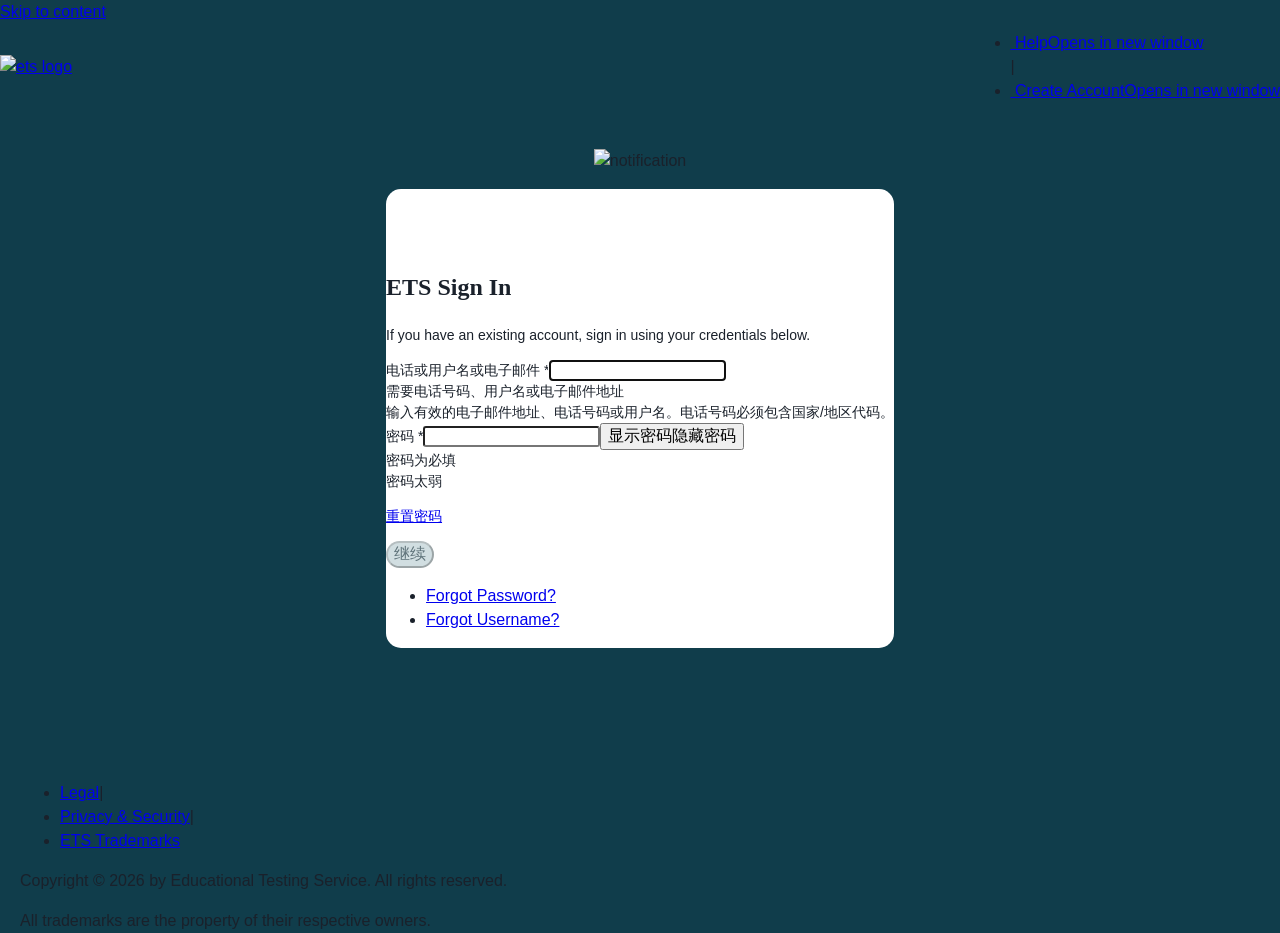
==== idaas.ets.org/u/login.html @ 8f2cf872 "feat: refine GRE score report mobile layout" ====
<!DOCTYPE html>
<html lang="en">
<head>
<!-- Google Tag Manager -->
<script>(function(w,d,s,l,i){w[l]=w[l]||[];w[l].push({'gtm.start':
new Date().getTime(),event:'gtm.js'});var f=d.getElementsByTagName(s)[0],
j=d.createElement(s),dl=l!='dataLayer'?'&l='+l:'';j.async=true;j.src=
'https://www.googletagmanager.com/gtm.js?id='+i+dl;f.parentNode.insertBefore(j,f);
})(window,document,'script','dataLayer','GTM-KPNMN62');</script>
<!-- End Google Tag Manager -->
    
    <meta charset="utf-8">
    <meta http-equiv="X-UA-Compatible" content="IE=edge">
    <meta name="viewport" content="width=device-width, initial-scale=1">
    <meta name="ulp-version" content="1.141.0">
    
    <meta name="robots" content="noindex, nofollow">
    <link rel="stylesheet" href="https://cdn.auth0.com/ulp/react-components/1.218.0/css/main_wcag_compliant.cdn.min.css">
    <style id="custom-styles-container">
      :root, .af-custom-form-container .af-form {
          --primary-color: #103D4B;
        }
:root, .af-custom-form-container .af-form {
          --button-font-color: #ffffff;
        }
:root {
          --secondary-button-border-color: #9193A1;
          --social-button-border-color: #9193A1;
          --radio-button-border-color: #9193A1;
        }
:root {
          --secondary-button-text-color: #1e212a;
        }
:root {
          --link-color: #103D4B;
        }
:root {
          --title-font-color: #1A212B;
        }
:root {
          --font-default-color: #1A212B;
        }
:root {
          --widget-background-color: #ffffff;
        }
:root {
          --box-border-color: #9193A1;
        }
:root {
          --font-light-color: #9193A1;
        }
:root {
          --input-text-color: #1A212B;
        }
:root {
          --input-border-color: #9193A1;
          --border-default-color: #9193A1;
        }
:root {
          --input-background-color: #ffffff;
        }
:root {
          --icon-default-color: #103D4B;
        }
:root {
          --error-color: #d03c38;
          --error-text-color: #ffffff;
        }
:root {
          --success-color: #2C8514;
        }
:root {
          --base-focus-color: #103D4B;
          --transparency-focus-color: rgba(16,61,75, 0.15);
        }
:root {
          --base-hover-color: #1A212B;
          --transparency-hover-color: rgba(26,33,43, var(--hover-transparency-value));
        }
:root {
          --ulp-captcha-widget-theme: light;
        }

html, :root {
          font-size: 100%;
          --default-font-size: 1rem;
          --small-font-size: 0.75rem;
          --title-font-size: 1.5rem;
          --lg-font-size: 1rem;
          --xl-font-size: 1.25rem;
          --spacing: 0.5rem;
        }
        .af-custom-form-container .af-form {
          font-size: 1rem;
        }
body {
          --title-font-size: 1.5rem;
          --title-font-weight: var(--font-default-weight);
        }
.c9406ac54 {
          font-size: 0.875rem;
          font-weight: var(--font-default-weight);
        }
.c57cab659 {
          font-size: 0.875rem;
          font-weight: var(--font-default-weight);
        }
        .ulp-passkey-benefit-heading {
          font-size: 1.025rem;
        }
.cb209d8db, .cd8ce0618 {
          font-size: 1rem;
          font-weight: var(--font-default-weight);
        }
body {
          --ulp-label-font-size: 1rem;
          --ulp-label-font-weight: var(--font-default-weight);
        }
.c5b3a45ad, .c91217946, [id^='ulp-container-'] a {
          font-size: 0.875rem;
          font-weight: var(--font-bold-weight) !important;
        }

:root {
          --button-border-width: 1px;
          --social-button-border-width: 1px;
          --radio-border-width: 1px;
        }
body {
          --button-border-radius: 3px;
          --radio-border-radius: 3px;
        }

:root {
          --input-border-width: 1px;
        }
body {
          --input-border-radius: 3px;
        }

        .af-custom-form-container .af-form {
          --border-radius: 3px;
        }

:root {
          --border-radius-outer: 5px;
        }
:root {
          --box-border-width: 0px;
        }


          body {
            --logo-alignment: 0 auto;
          }
        

          .c53a42687 {
            content: url('https://idaas-ui.ets.org/assets/ets-logo-ink.svg');
          }
        
body {
          --logo-height: 52px;
        }
        .c53a42687 {
          height: var(--logo-height);
        }
        

          body {
            --header-alignment: center;
          }
        

.cc13d096b {
          --page-background-alignment: center;
        }
body {
          --page-background-color: #000000;
        }


    </style>
    <style>
    /* By default, hide features for javascript-disabled browsing */
    /* We use !important to override any css with higher specificity */
    /* It is also overriden by the styles in <noscript> in the header file */
    .no-js {
      clip: rect(0 0 0 0);
      clip-path: inset(50%);
      height: 1px;
      overflow: hidden;
      position: absolute;
      white-space: nowrap;
      width: 1px;
    }
  </style>
  <noscript>
    <style>
      /* We use !important to override the default for js enabled */
      /* If the display should be other than block, it should be defined specifically here */
      .js-required { display: none !important; }
      .no-js {
        clip: auto;
        clip-path: none;
        height: auto;
        overflow: auto;
        position: static;
        white-space: normal;
        width: 100%;
      }
      .no-js-container {
        width: var(--prompt-width);
      }
    </style>
  </noscript>
    <script src="https://cdn.auth0.com/ulp/react-components/1.218.0/js/libphonenumber-js-bundle.js" defer></script>
    
  
    <meta charset="UTF-8">
    <meta name="viewport" content="width=device-width, initial-scale=1.0">
    <title>登录 | oidc_ereg_testtaker_gri</title>
    <link rel="icon" href="https://idaas-ui.ets.org/assets/favicon.svg">
    <link rel="preload" href="https://idaas-ui.ets.org/assets/phone-white.svg" as="image">
    <link rel="preload" href="https://idaas-ui.ets.org/assets/lock-white.svg" as="image">
    <link rel="preload" href="https://idaas-ui.ets.org/assets/email-white.svg" as="image">
    <link rel="preload" href="https://idaas-ui.ets.org/assets/forward-caret-white.svg" as="image">
    <link rel="preload" href="https://idaas-ui.ets.org/assets/forward-caret-blk.svg" as="image">
    <link rel="preload" href="https://idaas-ui.ets.org/assets/phone-blk.svg" as="image">
    <link rel="stylesheet" href="https://idaas-ui.ets.org/assets/universal_login.css"> 
    <style>    
    
        
        body {
            background-color: #103D4B !important;
            margin: 0;
            padding: 0;
            font-size: 1rem;
            font-weight: 400;
            line-height: 1.5;
            color: #1A212B;
            height: 100vh;
            display: flex;
            flex-direction: column;
        }   
        #nav-bar {
            width: 100%;
            height: 85px;
            background-color: #103D4B;
            display: flex;
            justify-content: space-between;
            align-items: center;
            margin: 0 auto 0;
            padding: 0 0 10px;
        }

        footer {
            background-color: #103D4B;
            padding: 20px;
            height: 115px;
            margin-top: auto;
        }

        button[type='submit']:not([value="pick-sms"]):not([value="pick-phone"]):not([value='back-action']):not(._link-resend-code):not(._link-switch-to-voice):not(._link-switch-to-sms):not(._link-switch-to-text):not(.buttonAsLink):not(._link-resend),
        .custom-form-button,
        .af-custom-form-container .af-form .af-button.af-nextButton {
            background-color: #103D4B !important;
            color: #FFF !important;
            border-radius: 15px !important; 
        }
        button[type='submit']:not([value="pick-sms"]):not([value="pick-phone"]):not([value='back-action']):not(._link-resend-code):not(._link-switch-to-voice):not(._link-switch-to-sms):not(._link-switch-to-text):not(.buttonAsLink):not(._link-resend):hover,
        .custom-form-button:hover,
        .af-custom-form-container .af-form .af-button.af-nextButton:hover {
            background-color: #1A212B !important;
            color: #FFF !important;
        }
        button[type='submit']:not([value="pick-sms"]):not([value="pick-phone"]):not([value='back-action']):not(._link-resend-code):not(._link-switch-to-voice):not(._link-switch-to-sms):not(._link-switch-to-text):not(.buttonAsLink):disabled,
        .custom-form-button:disabled,
        .af-custom-form-container .af-form .af-button.af-nextButton:disabled {
            background-color: #d1dee1 !important;
            color: #60747b !important;
            border-radius: 15px;
        }
        .linkAsButton {
            background-color: #103D4B !important;
            color: #FFF !important;
            border-radius: 15px !important; 
        }
        .linkAsButton:hover {
            background-color: #1A212B !important;
            color: #FFF !important;
        }
        .secondary-btn,
        .af-button.af-previousButton,
        .af-form .af-step .af-button.af-jumpButton, div.af-blockType-previous_button .af-button.af-previousButton,div.af-blockType-jump_button .af-button.af-jumpButton {
            background: #ffffff !important;
            border: #102d4b solid 2px;
            color: #102d4b !important;
            border-radius: 15px !important; 
            width: 100%;
            min-height: var(--button-height);
            font-size: 1rem;
            font-weight: var(--font-default-weight) !important;
        }
        .secondary-btn:hover,
        .af-button.af-previousButton:hover,
        .af-form .af-step .af-button.af-jumpButton:hover, div.af-blockType-previous_button .af-button.af-previousButton:hover,div.af-blockType-jump_button .af-button.af-jumpButton:hover {
            background-color: #1A212B !important;
            color: #ffffff !important;
            border: #1A212B solid 2px !important;
        }
        button._link-resend-code:hover,
        button._link-switch-to-voice:hover,
        button._link-switch-to-sms:hover,
        button._link-switch-to-text:hover,
        button._link-resend:hover,
        button._link-toggle-view:hover{
            text-decoration: underline !important;
            text-decoration-color: #1A212B !important;
            background-color: transparent !important;
        }
        button._link-resend-code:focus,
        button._link-switch-to-voice:focus,
        button._link-switch-to-sms:focus,
        button._link-switch-to-text:focus,
        button._link-resend:focus,
        button._link-toggle-view:focus,
        button.buttonAsLink[name="action"][value="pick-authenticator"]:focus,
        .selector-button-wrapper button[value="pick-phone"]:focus,
        form.ulp-action-form-back-action button[name="action"][aria-label="Go back"][value="back-action"]:focus {
            border: 2px solid #103D4B !important;
            background-color: transparent !important;
        }
        button[type='submit']:not([value="pick-sms"]):not([value="pick-phone"]):not([value='back-action']):not(._link-resend-code):not(._link-switch-to-voice):not(._link-switch-to-sms):not(._link-switch-to-text):not(.buttonAsLink):not(._link-resend):focus,
        button[type='submit']:not([value="pick-sms"]):not([value="pick-phone"]):not([value='back-action']):not(._link-resend-code):not(._link-switch-to-voice):not(._link-switch-to-sms):not(._link-switch-to-text):not(.buttonAsLink):not(._link-resend):focus-visible,
        .secondary-btn:focus,
        .secondary-btn:focus-visible,
        .af-button.af-previousButton:focus,
        .af-button.af-previousButton:focus-visible,
        .af-custom-form-container .af-form .af-button.af-nextButton:focus,
        .af-custom-form-container .af-form .af-button.af-nextButton:focus-visible,
        .af-legalField .af-legalField-checkable:focus,
        .af-legalField .af-legalField-checkable:focus-visible,
        .af-choiceField-option .af-choiceFieldOption-checkable.af-choiceFieldOption-radio:focus,
        .af-choiceField-option .af-choiceFieldOption-checkable.af-choiceFieldOption-radio:focus-visible,
        .af-telFieldDropdown-container .af-telField-countryButton:focus,
        .af-telFieldDropdown-container .af-telField-countryButton:focus-visible,
        .af-telField-input.af-stringField-input:focus,
        .af-telField-input.af-stringField-input:focus-visible,
        .af-field-wrapper .af-stringField-input:focus,
        .af-field-wrapper .af-stringField-input:focus-visible,
        .af-button.af-jumpButton:focus,
        .af-button.af-jumpButton:focus-visible,
        .linkAsButton:focus,
        .linkAsButton:focus-visible,
        .ulp-radio-controls>div:focus,
        .ulp-radio-controls>div:focus-within,
        .ulp-radio-controls>div:focus-visible,
        input[name="emailOTP"]:focus,input[name="new_email"]:focus,input[name="tel_PrimaryPhone"]:focus,input[name="primaryOTP"]:focus,input[name="tel_SecondaryPhone"]:focus,input[name="secondaryOTP"]:focus,
        .af-passwordFieldInput-container input.af-stringField-input[name="password_New"]:focus,.af-passwordFieldInput-container input.af-stringField-input[name="password_Current"]:focus,.af-passwordFieldInput-container input.af-stringField-input[name="password_Confirm"]:focus,.af-form .af-step .af-button.af-jumpButton:focus,
        form.ulp-action-form-back-action button[name="action"][aria-label="Go back"][value="back-action"]:focus {
            box-shadow: 0 0 0 4px rgba(45, 159, 195, 1), inset 0 0 0 150px rgba(0, 123, 173, .25) !important;
            z-index: 10;
            text-decoration: none !important;
        }
        form[data-form-primary="true"] :is(
            input[autocomplete="username"], input[name="username"], input#username,
            input[type="password"][autocomplete="current-password"], input[type="password"][autocomplete="new-password"], input[name="password"], input#password,
            input[type="tel"], input[name*="phone" i], input#phone,
            input[type="email"], input[inputmode="email"], input[name="email"], input#email,
            input[name="code"], input[aria-labelledby~="code-label"], #code,
            .password,
            .input-wrapper label,
            .ulp-header-integrated-no-back-title,
            div:has(> span.ulp-authenticator-selector-text), .ulp-authenticator-selector-text,
            .af-telFieldDropdown-container .af-telField-countryButton,
            .af-telField-input.af-stringField-input,
            div.af-field-wrapper input.af-stringField-input
          ){
            border-radius: 3px !important;
          }
        .container {
            padding: 30px 20px;
            background-color: #103D4B;
            background-image: url();
            background-repeat: no-repeat;
            background-size: cover;
            background-position: center;
            display: flex;
            flex-direction: column;
            justify-content: flex-end;
            align-items: center;
            justify-items: flex-end;

        }
        #widget-wrapper {
            max-width: var(--prompt-width);
            margin: 0;
            background-color: #FFF; 
            border-top-left-radius:  15px !important; 
            border-top-right-radius:  15px !important; 
            border-bottom-left-radius:  15px !important; 
            border-bottom-right-radius:  15px !important; 
        }
        
        ._prompt-box-outer>div,
        ._prompt-box-outer>div>div,
        header:has(> h1.screen-reader-only) {
            min-height: auto !important;
            border-top-left-radius:  15px !important; 
            border-top-right-radius:  15px !important; 
        }

        .btn-primary {
            background-color: #103D4B !important;
            border: none;
            color: #FFF !important;
            border-radius: 15px !important; 
            width: 100%;
            min-height: var(--button-height);
            font-size: 1rem;
            font-weight: var(--font-default-weight) !important;
        }

        .updated-prompt-logo {
            content: url('') !important;
        }
        
        .buttonAsLink {
            color: #103D4B !important;
            font-size: 14px !important;
            border: transparent solid 2px !important;
        }

        .buttonAsLink:hover {
            color: #1A212B !important;
            background-color: transparent !important;
            border: transparent solid 2px !important;
            text-decoration: underline;
        }

        /*mfa buttons*/

        .ulp-action-form-pick-authenticator button[type='submit']:not([value="pick-sms"]):not([value="pick-phone"]):not([value='back-action']):not(._link-resend-code):not(._link-switch-to-voice):not(._link-switch-to-sms):not(._link-switch-to-text):not(.buttonAsLink),
        ._selector-item-push-notification,
        ._selector-item-phone,
        ._selector-item-voice,
        ._selector-item-otp,
        ._selector-item-email {
            background: #ffffff !important;
            border: #102d4b solid 2px !important;
            color: #102d4b !important;
            border-radius: 15px !important; 
            width: 100%;
            font-size: 14px;
            font-weight: bold !important;
            min-height: 52px;
            min-height: var(--button-height);
        }
        .ulp-action-form-pick-authenticator button[type='submit']:not([value="pick-sms"]):not([value="pick-phone"]):not([value='back-action']):not(._link-resend-code):not(._link-switch-to-voice):not(._link-switch-to-sms):not(._link-switch-to-text):not(.buttonAsLink):hover,
        .ulp-button-list button[type='submit']:not([value="pick-sms"]):not([value="pick-phone"]):not([value='back-action']):not(._link-resend-code):not(._link-switch-to-voice):not(._link-switch-to-sms):not(._link-switch-to-text):not(.buttonAsLink):hover,
        ._selector-item-push-notification:hover,
        ._selector-item-phone:hover,
        ._selector-item-voice:hover,
        ._selector-item-otp:hover,
        ._selector-item-email:hover,
        .btn-primary:hover {
            background-color: #1A212B !important;
            color: #FFF !important;
            border: #1A212B !important;
        }
        ._selector-item-phone span:first-of-type,
        ._selector-item-voice span:first-of-type,
        ._selector-item-phone button span:first-of-type,
        ._selector-item-voice button span:first-of-type {
            background-image: url('https://idaas-ui.ets.org/assets/phone-ink.svg') !important;
        }
        ._selector-item-phone:hover span:first-of-type,
        ._selector-item-voice:hover span:first-of-type,
        ._selector-item-phone button:hover span:first-of-type,
        ._selector-item-voice button:hover span:first-of-type {
            background-image: url('https://idaas-ui.ets.org/assets/phone-white.svg') !important;
        }
        ._selector-item-otp span:first-of-type {
            background-image: url('https://idaas-ui.ets.org/assets/lock-ink.svg') !important;
        }
        ._selector-item-otp:hover span:first-of-type,
        ._selector-item-otp button:hover span:first-of-type {
            background-image: url('https://idaas-ui.ets.org/assets/lock-white.svg') !important;
        }
        ._selector-item-email span:first-of-type {
            background-image: url('https://idaas-ui.ets.org/assets/email-ink.svg') !important;
        }
        ._selector-item-email:hover span:first-of-type,
        ._selector-item-email button:hover span:first-of-type {
            background-image: url('https://idaas-ui.ets.org/assets/email-white.svg') !important;
        }
        ._selector-item-push-notification span:first-of-type {
            background-image: url('https://idaas-ui.ets.org/assets/download-ink.svg') !important;
        }
        ._selector-item-push-notification:hover span:first-of-type,
        ._selector-item-push-notification button:hover span:first-of-type {
            background-image: url('https://idaas-ui.ets.org/assets/download-white.svg') !important;
        }
        ._selector-item-phone span:last-of-type,
        ._selector-item-phone button span:last-of-type,
        ._selector-item-otp span:last-of-type,
        ._selector-item-otp button span:last-of-type,
        ._selector-item-push-notification span:last-of-type,
        ._selector-item-push-notification button span:last-of-type,
        ._selector-item-email span:last-of-type,
        ._selector-item-email button span:last-of-type,
        ._selector-item-voice span:last-of-type,
        ._selector-item-voice button span:last-of-type {
            background-image: url('https://idaas-ui.ets.org/assets/forward-caret-ink.svg') !important;
        }
        ._selector-item-phone:hover span:last-of-type,
        ._selector-item-phone button:hover span:last-of-type,
        ._selector-item-otp:hover span:last-of-type,
        ._selector-item-otp button:hover span:last-of-type,
        ._selector-item-email:hover span:last-of-type,
        ._selector-item-email button:hover span:last-of-type,
        ._selector-item-push-notification:hover span:last-of-type,
        ._selector-item-push-notification button:hover span:last-of-type,
        ._selector-item-voice:hover span:last-of-type,
        ._selector-item-voice button:hover span:last-of-type {
            background-image: url('https://idaas-ui.ets.org/assets/forward-caret-white.svg') !important;
        }
        .ulp-action-form-pick-sms button[type='submit']:not([value="pick-sms"]):not([value="pick-phone"]):not([value='back-action']):not(._link-resend-code):not(._link-switch-to-voice):not(._link-switch-to-sms):not(._link-switch-to-text):not(.buttonAsLink) {
            background: #ffffff !important;
            color: #102d4b !important;
        }

        #with-selector-list button[type='submit']:not([value="pick-sms"]):not([value="pick-phone"]):not([value='back-action']):not(._link-resend-code):not(._link-switch-to-voice):not(._link-switch-to-sms):not(._link-switch-to-text):not(.buttonAsLink):not(._link-selection-action),
        .ulp-button-list button[type='submit']:not([value="pick-sms"]):not([value="pick-phone"]):not([value='back-action']):not(._link-resend-code):not(._link-switch-to-voice):not(._link-switch-to-sms):not(._link-switch-to-text):not(.buttonAsLink),
        .ulp-alternate-action button[type='submit']:not([value="pick-sms"]):not([value="pick-phone"]):not([value='back-action']):not(._link-resend-code):not(._link-switch-to-voice):not(._link-switch-to-sms):not(._link-switch-to-text):not(.buttonAsLink):not(._link-resend) {
            background: #ffffff !important;
            border: #102d4b solid 2px !important;
            color: #102d4b !important;
            font-size: 13px;
            font-weight: 600;
        }
        #with-selector-list button[type='submit']:not([value="pick-sms"]):not([value="pick-phone"]):not([value='back-action']):not(._link-resend-code):not(._link-switch-to-voice):not(._link-switch-to-sms):not(._link-switch-to-text):not(.buttonAsLink):not(._link-selection-action):hover,
        .ulp-button-list button[type='submit']:not([value="pick-sms"]):not([value="pick-phone"]):not([value='back-action']):not(._link-resend-code):not(._link-switch-to-voice):not(._link-switch-to-sms):not(._link-switch-to-text):not(.buttonAsLink):hover,
        .ulp-alternate-action button[type='submit']:not([value="pick-sms"]):not([value="pick-phone"]):not([value='back-action']):not(._link-resend-code):not(._link-switch-to-voice):not(._link-switch-to-sms):not(._link-switch-to-text):not(.buttonAsLink):not(._link-resend):hover {
            background-color: #1A212B !important;
            color: #ffffff !important;
            border: #1A212B solid 2px !important;
        }

        .country-code-btn span:last-of-type,
        #with-selector-list ._link-selection-action span:last-of-type {
            background-image: url('https://idaas-ui.ets.org/assets/forward-caret-ink.svg') !important;
        }
        .country-code-btn:hover span:last-of-type,
        #with-selector-list ._link-selection-action:hover span:last-of-type {
            background-image: url('https://idaas-ui.ets.org/assets/forward-caret-blk.svg') !important;
        }
        #with-selector-list ._link-selection-action span:first-of-type {
            background-image: url('https://idaas-ui.ets.org/assets/phone-ink.svg') !important;
            background-color: transparent;
            mask-image: none;
        }
        #with-selector-list ._link-selection-action:hover span:first-of-type {
            background-image: url('https://idaas-ui.ets.org/assets/phone-blk.svg') !important;
            background-color: transparent;
            mask-image: none;
        }

        .label-transition {
            position: absolute;
            left: 16px;
            left: var(--spacing-2);
            color: #6f7780;
            color: var(--font-light-color);
            background-color: #fff;
            background-color: var(--input-background-color);
            z-index: 1;
            z-index: var(--z-index-base);
            padding: 1px 6px;
            top: 26px;
            top: var(--input-label-top);
            transform: translateY(-50%);
            transform: var(--input-label-transform);
            transition: transform .15s ease-in-out, top .15s ease-in-out, padding .15s ease-in-out;
            transform-origin: 0;
            max-width: 90%;
            text-overflow: ellipsis;
            white-space: nowrap;
            overflow: hidden;
        }
        label[for="sms"],
        label[for="voice"],
        label[for="text"] {
            border-radius: 15px !important;
            font-size: 14px;
            background-color: #FFF !important;
            color: #1E212A !important;
            border: 1px solid #c2c8d0 !important;
        }

        input[type="radio"]:checked + label[for="sms"],
        input[type="radio"]:checked + label[for="voice"],
        input[type="radio"]:checked + label[for="text"] {
            background-color: #333 !important;
            color: #fff !important;
            border: 1px solid #c0c0c0 !important;
        } 
        input[type="radio"] + label[for="sms"]:hover,
        input[type="radio"] + label[for="voice"]:hover,
        input[type="radio"] + label[for="text"]:hover {
            background-color: #333 !important;
            color: #fff !important;
            border: 1px solid #c0c0c0 !important;
        } 

        .ulp-radio-controls>div {
            border-radius: 15px !important;
        }

        input[name="cb_30dayReminder"].af-legalField-checkable:checked {
            border-color: #103D4B;
            background: var(--url-check-icon-svg) #103D4B center / contain no-repeat;
        }
        input[name="choice_Update"].af-choiceFieldOption-checkable:checked,
        input[name="choice_MsgPreference"].af-choiceFieldOption-checkable:checked{
            border-color: #103D4B;
        }
        input[name="choice_Update"].af-choiceFieldOption-checkable:checked:before,
        input[name="choice_MsgPreference"].af-choiceFieldOption-checkable:checked:before{
            background-color: #103D4B;
        }        
		
        
    </style>
    <script>
        const custom_fonts_url = ''?.split('|');
        const custom_serif_font_url = custom_fonts_url[0]
        const custom_sans_serif_font_url = custom_fonts_url[1] 
        function generateFontFaceFromUrl(url) { 
            const filename = url?.substring(url?.lastIndexOf('/') + 1);
            const fontFamily = filename?.split('.')[0];
            const extension = filename?.split('.').pop();
            const formats = {
                woff2: 'woff2',
                woff: 'woff',
                ttf: 'truetype',
                otf: 'opentype'
            };
  
            const format = formats[extension]; 
            const css = `@font-face {  
                font-family: '${fontFamily}';
                src: url('${url}') format('${format}');
            }`;

            const fontFaceObject = {  
                css: css,  
                fontFamily: fontFamily  
            };

            return fontFaceObject;
        }
 
        const customSerifCSS = generateFontFaceFromUrl(custom_serif_font_url);
        const customSansSerifCSS = generateFontFaceFromUrl(custom_sans_serif_font_url);  
        let styleSheet = document.querySelector("style");
        if (!styleSheet) {  
        styleSheet = document.createElement("style");
        styleSheet.type = "text/css";
        document.head.appendChild(styleSheet);
        }     
        styleSheet.innerText += customSerifCSS.css + customSansSerifCSS.css; 
        const fontStyles = `  
        h1 {  
            font-family: ${customSerifCSS?.fontFamily ? customSerifCSS?.fontFamily : 'Speckless'}, Georgia, serif !important;
        }
        body,	
        input#username,
        input#password,
        .input-wrapper label,
        .ulp-header-integrated-no-back-title,
        #with-selector-list button[type='submit']:not([value="pick-sms"]):not([value="pick-phone"]):not([value='back-action']):not(._link-resend-code):not(._link-switch-to-voice):not(._link-switch-to-sms):not(._link-switch-to-text):not(.buttonAsLink):not(._link-selection-action),
        .ulp-button-list button[type='submit']:not([value="pick-sms"]):not([value="pick-phone"]):not([value='back-action']):not(._link-resend-code):not(._link-switch-to-voice):not(._link-switch-to-sms):not(._link-switch-to-text):not(.buttonAsLink),
        .ulp-alternate-action button[type='submit']:not([value="pick-sms"]):not([value="pick-phone"]):not([value='back-action']):not(._link-resend-code):not(._link-switch-to-voice):not(._link-switch-to-sms):not(._link-switch-to-text):not(.buttonAsLink):not(._link-resend),
        .af-form-modern .af-blockType-rich_text p,
        .ulp-custom-form .af-form-modern .af-blockType-rich_text h3,
        .ulp-custom-form .af-form-modern .af-blockType-rich_text ul li{  
            font-family: ${customSansSerifCSS?.fontFamily ? customSansSerifCSS?.fontFamily : 'Beausite'}, 'Helvetica', sans-serif !important;  
        }
        `;  
        styleSheet.innerText += fontStyles; 
    </script>
    <style id="disable-cookie-prompts">#onetrust-consent-sdk,#onetrust-banner-sdk,#onetrust-pc-sdk,#ot-sdk-cookie-policy,#hs-eu-cookie-confirmation,.hs-cookie-notification{display:none!important}</style>
    <script src="../../ereg/js/login-label.js" defer></script>
</head>
<body>
<!-- Google Tag Manager (noscript) -->
<noscript><iframe src="https://www.googletagmanager.com/ns.html?id=GTM-KPNMN62"
height="0" width="0" style="display:none;visibility:hidden"></iframe></noscript>
<!-- End Google Tag Manager (noscript) -->
    <header>
        <a class="skip-link" href='#main'>Skip to content</a>
    </header>
    
    <nav id="nav-bar">
        <a href="https://www.ets.org/" target="_blank">
            <img src="https://idaas-ui.ets.org/assets/ets-logo-white.svg" alt="ets logo" class="ets-primary-logo">
        </a>
        <ul class="header-help-links">
        </ul>
    </nav>
    <div class="container" id="main">
        <div id="widget-wrapper">
            <link rel="preload" as="image" href="https://cdn.auth0.com/quantum-assets/dist/latest/logos/auth0/auth0-icon-onlight.svg"/><main class="_widget login"><section class="c5543d30d _prompt-box-outer c56e12e67"><div class="c596e601e c3dc279e0"><div class="ca2617eb6"><header class="c1c559656 c38d9b81b" id="screen-header" tabindex="-1"><div title="ETS PRD" id="custom-prompt-logo" style="width:auto !important;height:60px !important;position:static !important;margin:auto !important;padding:0 !important;background-color:transparent !important;background-position:center !important;background-size:contain !important;background-repeat:no-repeat !important"></div><img class="c53a42687 c64a33273" id="prompt-logo-center" src="https://cdn.auth0.com/quantum-assets/dist/latest/logos/auth0/auth0-icon-onlight.svg" alt="ETS PRD"/><h1 class="cd8e24c8b c3e3219ab">欢迎</h1><div class="c9406ac54 c2b53e3ab"><p class="ccab0555e c869de1a0">登录 ETS PRD 以继续使用 oidc_ereg_testtaker_gri。</p></div></header><div class="c57cab659 c917fdbcf"><form class="c235681a9 c3aa4f4a6" data-form-primary="true" data-disable-html-validations="true" method="POST"><div id="ulp-error-announcer" class="screen-reader-only" aria-live="assertive" aria-atomic="true"></div><button type="submit" class="c1fdca2e3" style="opacity:0 !important;position:absolute !important;pointer-events:none !important" value="default" aria-hidden="true" tabindex="-1" name="action">继续</button><input type="hidden" name="state" value="hKFo2SBodVJGQVByUzdGX2UwczJGMDNRY21aWU9yZURtNm9XZqFur3VuaXZlcnNhbC1sb2dpbqN0aWTZIE9mSzl2cmZKVm9tdUxramdwcVFvS3dYc0ZzOHNTMmNpo2NpZNkgNDhjUXR6MGNTdzJlS2QzclhMalRjRjhyWW5DMVlkYnE"/><div class="c4a39e409 c0b1ccb2d"><div class="c8a0858c7"><div class="input-wrapper _input-wrapper"><div class="c51a7aec2 c6c047047 text c8f27b15b ulp-field" data-action-text="" data-alternate-action-text=""><label id="username-label" class="cdf383a28 cbab68901 c7a2e46f3" for="username">电话、用户名或电子邮件 <span class="required" aria-hidden="true">*</span></label><input class="input c1154fbef c3a652b46" inputMode="text" id="username" type="text" aria-labelledby="username-label" aria-required="true" required="" autoComplete="username" autoCapitalize="none" spellCheck="false" name="username" value=""/></div><div id="error-cs-username-required" class="ulp-error-info aria-error-check" data-ulp-validation-function="ulpRequiredFunction" data-ulp-validation-event-listeners="blur,change,input,focus" data-ulp-validation-target="username" aria-live="polite" aria-atomic="true">需要电话号码、用户名或电子邮件地址</div><div id="error-cs-pattern-mismatch" class="ulp-error-info aria-error-check" data-ulp-validation-function="ulpPatternCheckFunction" data-ulp-validation-event-listeners="blur,change,input,focus" data-ulp-validation-target="username" aria-live="polite" aria-atomic="true">输入有效的电子邮件地址、电话号码或用户名。电话号码必须包含国家/地区代码。</div></div><div class="input-wrapper _input-wrapper"><div class="c51a7aec2 c6c047047 password c66143eb1 ulp-field" data-action-text="" data-alternate-action-text=""><label id="password-label" class="cdf383a28 cbab68901 cdf10b550" for="password">密码 <span class="required" aria-hidden="true">*</span></label><input class="input c1154fbef c0a126538" id="password" type="password" aria-labelledby="password-label" aria-required="true" required="" autoComplete="current-password" autoCapitalize="none" spellCheck="false" name="password"/><button type="button" role="switch" aria-checked="false" aria-label="显示密码" class="cb209d8db ulp-button-icon js-required cbbf099ad _button-icon" data-action="toggle"><span aria-hidden="true" class="password-icon-tooltip show-password-tooltip">显示密码</span><span aria-hidden="true" class="password-icon-tooltip hide-password-tooltip hide">隐藏密码</span><span class="ce00ddf49 password js-required" aria-hidden="true"></span></button></div><div id="error-cs-password-required" class="ulp-error-info aria-error-check" data-ulp-validation-function="ulpRequiredFunction" data-ulp-validation-event-listeners="blur,change,input,focus" data-ulp-validation-target="password" aria-live="polite" aria-atomic="true">密码为必填</div><div id="error-cs-password-password-too-weak" class="ulp-error-info aria-error-check" data-ulp-validation-function="ulpPasswordPolicyFunction" data-ulp-validation-event-listeners="blur,change,input,focus" data-ulp-validation-target="password" aria-live="polite" aria-atomic="true">密码太弱</div></div></div></div><p class="cedda26f3 c2d9fd9ca"><a class="c91217946 cc29722b9 cdc3dd571" href="/u/login/password-reset-start/Username-Password-Authentication?state=hKFo2SBodVJGQVByUzdGX2UwczJGMDNRY21aWU9yZURtNm9XZqFur3VuaXZlcnNhbC1sb2dpbqN0aWTZIE9mSzl2cmZKVm9tdUxramdwcVFvS3dYc0ZzOHNTMmNpo2NpZNkgNDhjUXR6MGNTdzJlS2QzclhMalRjRjhyWW5DMVlkYnE">重置密码</a></p><div class="c3cdec1cc"><button type="submit" value="default" class="cb209d8db c18e8def7 cbbf099ad c767b6ed9 c137ede9b" data-action-button-primary="true" name="action">继续</button></div></form><div class="ulp-alternate-action _alternate-action __s16nu9"><p class="ccab0555e c869de1a0 c62986b98">没有账户？ <a class="c91217946 cdc3dd571" href="/u/signup?state=hKFo2SBodVJGQVByUzdGX2UwczJGMDNRY21aWU9yZURtNm9XZqFur3VuaXZlcnNhbC1sb2dpbqN0aWTZIE9mSzl2cmZKVm9tdUxramdwcVFvS3dYc0ZzOHNTMmNpo2NpZNkgNDhjUXR6MGNTdzJlS2QzclhMalRjRjhyWW5DMVlkYnE">注册</a></p></div></div></div></div></section></main>
<script id="client-scripts">
window.ulpFlags = {"custom_prompts_passkeys":true,"ulp_field_validation_double_submit_fix":true,"enable_ulp_wcag_compliance":true,"enable_ulp_rtl_support":false,"disable_ulp_form_submission_fix":false,"disable_back_button_block_submit_fix":false,"enable_ulp_separate_login_display":true,"enable_ulp_separate_signup_identifiers":true};!function(){var e,t,n,r,q,N,P,D,R,I,a,O,j,M,H,U,$,i,o,u,c,l,s,d,f,p={exports:function(e,t){return"object"==typeof e.ulpFlags&&null!==e.ulpFlags?e.ulpFlags:{}}}.exports(window,document),v=((e={}).exports=function(n,l){var r={},a={};function u(e,t){if(e.classList)return e.classList.add(t);var n=e.className.split(" ");-1===n.indexOf(t)&&(n.push(t),e.className=n.join(" "))}function i(e,t,n,r){return e.addEventListener(t,n,r)}function o(e){return"string"==typeof e}function c(e,t){return o(e)?l.querySelector(e):e.querySelector(t)}function s(e,t){var n=o(e)?l.querySelectorAll(e):e.querySelectorAll(t);return Array.prototype.slice.call(n)}function d(e,t){if(e.classList)return e.classList.remove(t);var n=e.className.split(" "),r=n.indexOf(t);-1!==r&&(n.splice(r,1),e.className=n.join(" "))}function f(e,t){return e.getAttribute(t)}function p(e,t,n){return e.setAttribute(t,n)}function v(e){return e.remove()}var e=["text","number","email","password","tel","url"],t="select,textarea,"+e.map(function(e){return'input[type="'+e+'"]'}).join(",");return{addClass:u,toggleClass:function(e,t,n){if(!0===n||!1===n)return r=e,a=t,!0!==n?d(r,a):u(r,a);var r,a;if(e.classList)return e.classList.toggle(t);var i=e.className.split(" "),o=i.indexOf(t);-1!==o?i.splice(o,1):i.push(t),e.className=i.join(" ")},hasClass:function(e,t){return e.classList?e.classList.contains(t):-1!==e.className.split(" ").indexOf(t)},addClickListener:function(e,t){return i(e,"click",t)},addEventListener:i,getAttribute:f,hasAttribute:function(e,t){return e.hasAttribute(t)},getElementById:function(e){return l.getElementById(e)},getParent:function(e){return e.parentNode},isString:o,loadScript:function(e,t){var n=l.createElement("script");for(var r in t)r.startsWith("data-")?n.dataset[r.replace("data-","")]=t[r]:n[r]=t[r];n.src=e,l.body.appendChild(n)},removeScript:function(e){l.querySelectorAll('script[src="'+e+'"]').forEach(function(e){e.remove()})},poll:function(e){var i=e.interval||2e3,t=e.url||n.location.href,o=e.condition||function(){return!0},u=e.onSuccess||function(){},c=e.onError||function(){};return setTimeout(function r(){if(l.hidden)return setTimeout(r,i);var a=new XMLHttpRequest;return a.open("GET",t),a.setRequestHeader("Accept","application/json"),a.onload=function(){if(200===a.status){var e="application/json"===a.getResponseHeader("Content-Type").split(";")[0]?JSON.parse(a.responseText):a.responseText;return o(e)?u():setTimeout(r,i)}if(429!==a.status)return c({status:a.status,responseText:a.responseText});var t=1e3*Number.parseInt(a.getResponseHeader("X-RateLimit-Reset")),n=t-(new Date).getTime();return setTimeout(r,i<n?n:i)},a.send()},i)},querySelector:c,querySelectorAll:s,removeClass:d,removeElement:v,setAttribute:p,removeAttribute:function(e,t){return e.removeAttribute(t)},swapAttributes:function(e,t,n){var r=f(e,t),a=f(e,n);p(e,n,r),p(e,t,a)},setGlobalFlag:function(e,t){r[e]=!!t},getGlobalFlag:function(e){return!!r[e]},setSubmittedForm:function(e,t){a[e]=t},getSubmittedForm:function(e){return a[e]},preventFormSubmit:function(e){e.stopPropagation(),e.preventDefault()},getUlpFields:function(e){var t=[];return s(e,'input[name^="ulp-"], textarea[name^="ulp-"], select[name^="ulp-"]').forEach(function(e){t.push({name:f(e,"name"),value:e.value})}),t},appendUlpFieldsToForm:function(n,e){e&&e.length&&(s(n,'input[type="hidden"][name^="ulp-"], textarea[name^="ulp-"], select[name^="ulp-"]').forEach(function(e){v(e)}),e.forEach(function(e){var t=l.createElement("input");p(t,"type","hidden"),p(t,"name",e.name),p(t,"value",e.value),n.appendChild(t)}))},matchMedia:function(e){return"function"==typeof n.matchMedia&&n.matchMedia(e).matches},dispatchEvent:function(e,t,n){var r;"function"!=typeof Event?(r=l.createEvent("Event")).initCustomEvent(t,n,!1):r=new Event(t,{bubbles:n}),e.dispatchEvent(r)},timeoutPromise:function(e,a){return new Promise(function(t,n){var r=setTimeout(function(){n(new Error("timeoutPromise: promise timed out"))},e);a.then(function(e){clearTimeout(r),t(e)},function(e){clearTimeout(r),n(e)})})},createMutationObserver:function(e){return"undefined"==typeof MutationObserver?null:new MutationObserver(e)},consoleWarn:function(){(console.warn||console.log).apply(console,arguments)},getConfigJson:function(e){try{var t=c(e);if(!t)return null;var n=t.value;return n?JSON.parse(n):null}catch(e){return null}},getCSSVariable:function(e){return getComputedStyle(l.documentElement).getPropertyValue(e)},removeAndTrimString:function(e,t){var n=new RegExp(t,"g"),r=e.replace(n,"");return r=r.replace(/\s+/g,"  ").trim()},htmlEncode:function(e){var t=l.createTextNode(e),n=l.createElement("span");return n.appendChild(t),n.innerHTML||""},cleanServerErrorMessage:function(e,t){0<e.length&&0<t.length&&t.forEach(function(e){v(e)})},arrayFrom:function(e){return Array.prototype.slice.call(e)},arrayIncludes:function(e,t){return-1!==e.indexOf(t)},stringStartsWith:function(e,t){return 0===e.indexOf(t)},stringEndsWith:function(e,t){return-1!==e.indexOf(t,e.length-t.length)},setTimeout:setTimeout,globalWindow:n,SUPPORTED_INPUT_TYPES:e,ELEMENT_TYPE_SELECTOR:t,RUN_INIT:!0}},e.exports)(window,document),h=function(){var e={};function g(e){if(!("string"==typeof e||e instanceof String)){var t=typeof e;throw null===e?t="null":"object"===t&&(t=e.constructor.name),new TypeError("Expected a string but received a "+t)}}function b(e,t){var n,r;g(e),r="object"==typeof t?(n=t.min||0,t.max):(n=t,arguments[2]);var a=encodeURI(e).split(/%..|./).length-1;return n<=a&&(void 0===r||a<=r)}function _(e,t){for(var n in void 0===e&&(e={}),t)void 0===e[n]&&(e[n]=t[n]);return e}var y={require_tld:!0,allow_underscores:!1,allow_trailing_dot:!1,allow_numeric_tld:!1,allow_wildcard:!1,ignore_max_length:!1},t="(?:[0-9]|[1-9][0-9]|1[0-9][0-9]|2[0-4][0-9]|25[0-5])",n="("+t+"[.]){3}"+t,r=new RegExp("^"+n+"$"),a="(?:[0-9a-fA-F]{1,4})",i=new RegExp("^((?:"+a+":){7}(?:"+a+"|:)|(?:"+a+":){6}(?:"+n+"|:"+a+"|:)|(?:"+a+":){5}(?::"+n+"|(:"+a+"){1,2}|:)|(?:"+a+":){4}(?:(:"+a+"){0,1}:"+n+"|(:"+a+"){1,3}|:)|(?:"+a+":){3}(?:(:"+a+"){0,2}:"+n+"|(:"+a+"){1,4}|:)|(?:"+a+":){2}(?:(:"+a+"){0,3}:"+n+"|(:"+a+"){1,5}|:)|(?:"+a+":){1}(?:(:"+a+"){0,4}:"+n+"|(:"+a+"){1,6}|:)|(?::((?::"+a+"){0,5}:"+n+"|(?::"+a+"){1,7}|:)))(%[0-9a-zA-Z-.:]{1,})?$");function x(e,t){return void 0===t&&(t=""),g(e),(t=String(t))?"4"===t?r.test(e):"6"===t&&i.test(e):x(e,4)||x(e,6)}var w={allow_display_name:!1,allow_underscores:!1,require_display_name:!1,allow_utf8_local_part:!0,require_tld:!0,blacklisted_chars:"",ignore_max_length:!1,host_blacklist:[],host_whitelist:[]},C=/^([^\x00-\x1F\x7F-\x9F\cX]+)</i,E=/^[a-z\d!#\$%&'\*\+\-\/=\?\^_`{\|}~]+$/i,A=/^[a-z\d]+$/,S=/^([\s\x01-\x08\x0b\x0c\x0e-\x1f\x7f\x21\x23-\x5b\x5d-\x7e]|(\\[\x01-\x09\x0b\x0c\x0d-\x7f]))*$/i,T=/^[a-z\d!#\$%&'\*\+\-\/=\?\^_`{\|}~\u00A1-\uD7FF\uF900-\uFDCF\uFDF0-\uFFEF]+$/i,L=/^([\s\x01-\x08\x0b\x0c\x0e-\x1f\x7f\x21\x23-\x5b\x5d-\x7e\u00A0-\uD7FF\uF900-\uFDCF\uFDF0-\uFFEF]|(\\[\x01-\x09\x0b\x0c\x0d-\x7f\u00A0-\uD7FF\uF900-\uFDCF\uFDF0-\uFFEF]))*$/i,k=254;function u(e,t,n,r,a){if(g(e),e=e.trim(),(t=_(t,w)).require_display_name||t.allow_display_name){var i=e.match(C);if(i){var o=i[1];if(e=e.replace(o,"").replace(/(^<|>$)/g,""),a(o," ")&&(o=o.slice(0,-1)),!function(e){var t=e.replace(/^"(.+)"$/,"$1");if(!t.trim())return!1;if(/[\.";<>]/.test(t)){if(t===e)return!1;if(t.split('"').length!==t.split('\\"').length)return!1}return!0}(o))return!1}else if(t.require_display_name)return!1}if(!t.ignore_max_length&&e.length>k)return!1;var u=e.split("@"),c=u.pop(),l=c.toLowerCase();if(n(t.host_blacklist,l))return!1;if(0<t.host_whitelist.length&&!n(t.host_whitelist,l))return!1;var s=u.join("@");if(t.domain_specific_validation&&("gmail.com"===l||"googlemail.com"===l)){var d=(s=s.toLowerCase()).split("+")[0];if(!b(d.replace(/\./g,""),{min:6,max:30}))return!1;for(var f=d.split("."),p=0;p<f.length;p++)if(!A.test(f[p]))return!1}if(!(!1!==t.ignore_max_length||b(s,{max:64})&&b(c,{max:254})))return!1;if(!function(e,t){g(e),(t=_(t,y)).allow_trailing_dot&&"."===e[e.length-1]&&(e=e.substring(0,e.length-1)),!0===t.allow_wildcard&&0===e.indexOf("*.")&&(e=e.substring(2));var n=e.split("."),r=n[n.length-1];if(t.require_tld){if(n.length<2)return!1;if(!t.allow_numeric_tld&&!/^([a-z\u00A1-\u00A8\u00AA-\uD7FF\uF900-\uFDCF\uFDF0-\uFFEF]{2,}|xn[a-z0-9-]{2,})$/i.test(r))return!1;if(/\s/.test(r))return!1}return!(!t.allow_numeric_tld&&/^\d+$/.test(r))&&n.every(function(e){return!(63<e.length&&!t.ignore_max_length||!/^[a-z_\u00a1-\uffff0-9-]+$/i.test(e)||/[\uff01-\uff5e]/.test(e)||/^-|-$/.test(e)||!t.allow_underscores&&/_/.test(e))})}(c,{require_tld:t.require_tld,ignore_max_length:t.ignore_max_length,allow_underscores:t.allow_underscores})){if(!t.allow_ip_domain)return!1;if(!x(c)){if(!r(c,"[")||!a(c,"]"))return!1;var v=c.slice(1,-1);if(0===v.length||!x(v))return!1}}if('"'===s[0])return s=s.slice(1,s.length-1),t.allow_utf8_local_part?L.test(s):S.test(s);for(var h=t.allow_utf8_local_part?T:E,m=(f=s.split("."),0);m<f.length;m++)if(!h.test(f[m]))return!1;return!t.blacklisted_chars||-1===s.search(new RegExp("["+t.blacklisted_chars+"]+","g"))}return e.exports=function(r,a,n,i,o){return{ulpRequiredFunction:function(e,t){return!t||!!e.value},ulpPasswordPolicyFunction:function(e,t){if(r&&r.ulpFlags&&r.ulpFlags.disable_ulp_form_submission_fix)return!0;if(!e||"password"!==e.name)return!0;if(!a.querySelector(".c0bc01f2a.c41028599"))return!0;if(!e.value)return!0;var n=e.classList&&e.classList.contains("c6bc2a53e");return!t&&!n||!n},ulpEmailValidationFunction:function(e,t){return!t||!e.value||!!u(e.value,void 0,n,i,o)},ulpPatternCheckFunction:function(e,t){return!t||!e.value||function(e){if("password"===e.name)return!0;var t=e.getAttribute("pattern");return!t||null!==e.value.match(t)}(e)}}},e.exports}()(window,document,v.arrayIncludes,v.stringStartsWith,v.stringEndsWith);((t={}).exports=function(r,e,o,u,c,l,s,d,t){function f(e){"Escape"==e.code&&document.activeElement.blur()}t.enable_ulp_wcag_compliance&&e("div.c51a7aec2.password").forEach(function(e){var a,i,t=r(e,"input"),n=r(e,'[data-action="toggle"]');o(e,(a=t,i=n,function(e){if(e.target.classList.contains("ulp-button-icon")){if(a.type="password"===a.type?"text":"password",i){i.ariaChecked="false"===i.ariaChecked?"true":"false";var t=i.querySelector(".show-password-tooltip"),n=i.querySelector(".hide-password-tooltip");t&&s(t,"hide"),n&&s(n,"hide")}var r=d(a);"text"===a.type?c(r,"show"):l(r,"show")}})),u(n,"keyup",f)})},t.exports)(v.querySelector,v.querySelectorAll,v.addClickListener,v.addEventListener,v.addClass,v.removeClass,v.toggleClass,v.getParent,p),((n={}).exports=function(r,e,o,u,c,l,s,t){t.enable_ulp_wcag_compliance||e("div.c51a7aec2.password").forEach(function(e){var a,i,t=r(e,"input"),n=r(e,'[data-action="toggle"]');o(e,(a=t,i=n,function(e){if(e.target.classList.contains("ulp-button-icon")){if(a.type="password"===a.type?"text":"password",i){var t=i.querySelector(".show-password-tooltip"),n=i.querySelector(".hide-password-tooltip");t&&l(t,"hide"),n&&l(n,"hide")}var r=s(a);"text"===a.type?u(r,"show"):c(r,"show")}}))})},n.exports)(v.querySelector,v.querySelectorAll,v.addClickListener,v.addClass,v.removeClass,v.toggleClass,v.getParent,p),{exports:function(e,r,a,t){var n=e(".c89ab871e"),i=e("#alert-trigger"),o=e(".c1f677772"),u=e(".c5d6e1a01"),c=!1;i&&u&&n&&t(n,function(e){var t=e.target===i,n=u.contains(e.target);return t&&!c?(r(o,"show"),void(c=!0)):t&&c||c&&!n?(a(o,"show"),void(c=!1)):void 0})}}.exports(v.querySelector,v.addClass,v.removeClass,v.addClickListener),(q="recaptcha_v2",N="recaptcha_enterprise",P="hcaptcha",D="friendly_captcha",R="arkose",I="auth0_v2",(r={}).exports=function(i,u,c,l,s,d,f,p,n,a){if(!n.enable_ulp_rtl_support){var v=500,h=3,m=0,g=c("div[data-captcha-sitekey]"),b=c(".ulp-captcha-client-error"),r=b?b.innerHTML:"",_=c("div[data-captcha-sitekey] input");if(g){var e=C(),t=E();e&&t&&function(){var e="captchaCallback_"+Math.floor(1000001*Math.random()),t=C(),n={async:!0,defer:!0},r=function(e,t,n,r){switch(C()){case q:return"https://www.recaptcha.net/recaptcha/api.js?render=explicit&hl="+e+"&onload="+t;case N:return"https://www.recaptcha.net/recaptcha/enterprise.js?render=explicit&hl="+e+"&onload="+t;case P:return"https://js.hcaptcha.com/1/api.js?render=explicit&hl="+e+"&onload="+t;case D:return"https://cdn.jsdelivr.net/npm/friendly-challenge@0.9.14/widget.min.js";case R:return"https://"+n+".arkoselabs.com/v2/"+r+"/api.js";case I:return"https://challenges.cloudflare.com/turnstile/v0/api.js?render=explicit&onload="+t}}(w(),e,g?g.getAttribute("data-captcha-client-subdomain"):null,E());if(t===R||t===I){n["data-callback"]=e;var o=!(n.onerror=function(){if(m<h)return u(r),i(r,n),void m++;u(r),S("BYPASS_CAPTCHA")}),a=function(e){o=!0;try{if(!e||"function"!=typeof e.run||"function"!=typeof e.setConfig)return void k("INVALID_CREDENTIALS");r=e,a=A(),i=function(e){var t=_?_.value:"";t&&""!==t||(e.preventDefault(),e.stopPropagation(),setTimeout(function(){r.run()},v))},a&&(a.addEventListener("submit",i,!0),r.setConfig({onCompleted:function(e){if(!e||!e.token)return a&&a.removeEventListener("submit",i,!0),void k("INVALID_CREDENTIALS");S(e.token),a&&(a.removeEventListener("submit",i,!0),a.requestSubmit?a.requestSubmit():a.submit())},onError:function(n){return fetch("https://status.arkoselabs.com/api/v2/status.json").then(function(e){return e.json()}).then(function(e){var t=e.status.indicator;return"none"===t}).catch(function(e){return!1}).then(function(e){if(e&&m<h)return r.reset(),new Promise(function(e){setTimeout(function(){e(r.run())},v),m++});var t=n&&n.cee41e51b?n.cee41e51b:"RUNTIME_ERROR";b.innerHTML=b.innerHTML.replace("#{errorCode}",p(t)),l(g,"cee41e51b"),s(b,"hide"),S("BYPASS_CAPTCHA"),a.removeEventListener("submit",i,!0)})}}))}catch(e){k("INIT_ERROR")}var r,a,i};t===I&&(a=function(){F()}),window[e]=a,t===R&&(n.onload=function(){setTimeout(function(){o||k("INVALID_CREDENTIALS")},250)})}else window[e]=function(){delete window[e],F()},t===D&&(l(x(),"frc-captcha"),f(x(),"data-sitekey",E()),n.onload=window[e]);i(r,n)}()}}function y(){switch(C()){case q:return window.grecaptcha;case N:return window.grecaptcha.enterprise;case P:return window.hcaptcha;case D:return window.friendlyChallenge;case R:return window.arkose;case I:return window.turnstile}}function x(){return c(function(){switch(C()){case q:case N:return"#ulp-recaptcha";case P:return"#ulp-hcaptcha";case D:return"#ulp-friendly-captcha";case R:return"#ulp-arkose";case I:return"#ulp-auth0-v2-captcha"}}())}function w(){return g?g.getAttribute("data-captcha-lang"):null}function C(){return g?g.getAttribute("data-captcha-provider"):null}function E(){return g?g.getAttribute("data-captcha-sitekey"):null}function A(){return c('form[data-form-primary="true"]')}function S(e){return _.value=e}function o(){return c("#error-element-captcha-required")}function T(){var e=o();e&&l(e,"hide");var t=c("#captcha-required-status");t&&(t.textContent=""),a&&a("invalidCaptcha",!1)}function L(t){if(n.enable_ulp_wcag_compliance){var e=A();e&&_&&t&&e.addEventListener("submit",function(e){_.value?T():(e.preventDefault(),l(g,"cee41e51b"),function(){var e=o();e&&s(e,"hide");var t=c("#captcha-required-status");if(t){var n=t.getAttribute("data-captcha-required-error");if(n){var r=-1!==t.textContent.indexOf("​");t.textContent=n+(r?"":"​")}}a&&a("invalidCaptcha",!0)}(),t.focus())},!0)}}function k(e){if(b&&g){b.innerHTML=r.replace("#{errorCode}",p(e||"INIT_ERROR")),l(g,"cee41e51b"),s(b,"hide");var t=c("#error-element-captcha");t&&l(t,"hide")}}function F(){var e=y(),t=d("--ulp-captcha-widget-theme");t=t?t.trim():"light";var n=c("#captcha-status"),r=n?n.getAttribute("data-captcha-expired-error"):"";if(C()===D)"dark"===t&&l(c(".frc-captcha"),"dark"),(o=e.autoWidget).opts.language=w(),o.opts.doneCallback=function(e){S(e)};else{var a=x();f(a,"tabindex","-1");var i={sitekey:E(),theme:t,"expired-callback":function(){S(""),l(g,"cee41e51b"),e.reset(o),n&&(n.textContent=r),a.focus()},callback:function(e){S(e),s(g,"cee41e51b"),n&&(n.textContent=""),T()}};C()===I&&(i.language=w(),i.retry="never",i.size="flexible",i["response-field"]=!1,i["error-callback"]=function(e){return console.error("ERROR: Auth Challenge Error Code",e),S(""),m<h?(m++,y().reset(o)):(b.innerHTML=b.innerHTML.replace("#{errorCode}",p(e)),l(g,"cee41e51b"),s(b,"hide")),!0});var o=e.render(a,i);n&&(n.textContent=""),C()===q&&L(a)}}},r.exports)(v.loadScript,v.removeScript,v.querySelector,v.addClass,v.removeClass,v.getCSSVariable,v.setAttribute,v.htmlEncode,p,v.setGlobalFlag),(O="recaptcha_v2",j="recaptcha_enterprise",M="hcaptcha",H="friendly_captcha",U="arkose",$="auth0_v2",(a={}).exports=function(i,u,c,l,s,d,f,p,n,a){if(n.enable_ulp_rtl_support){var v=500,h=3,m=0,g=c("div[data-captcha-sitekey]"),b=c(".ulp-captcha-client-error"),r=b?b.innerHTML:"",_=c("div[data-captcha-sitekey] input");if(g){var e=C(),t=E();e&&t&&function(){var e="captchaCallback_"+Math.floor(1000001*Math.random()),t=C(),n={async:!0,defer:!0},r=function(e,t,n,r){switch(C()){case O:return"https://www.recaptcha.net/recaptcha/api.js?render=explicit&hl="+e+"&onload="+t;case j:return"https://www.recaptcha.net/recaptcha/enterprise.js?render=explicit&hl="+e+"&onload="+t;case M:return"https://js.hcaptcha.com/1/api.js?render=explicit&hl="+e+"&onload="+t;case H:return"https://cdn.jsdelivr.net/npm/friendly-challenge@0.9.14/widget.min.js";case U:return"https://"+n+".arkoselabs.com/v2/"+r+"/api.js";case $:return"https://challenges.cloudflare.com/turnstile/v0/api.js?render=explicit&onload="+t}}(w(),e,g?g.getAttribute("data-captcha-client-subdomain"):null,E());if(t===U||t===$){n["data-callback"]=e;var o=!(n.onerror=function(){if(m<h)return u(r),i(r,n),void m++;u(r),S("BYPASS_CAPTCHA")}),a=function(e){o=!0;try{if(!e||"function"!=typeof e.run||"function"!=typeof e.setConfig)return void k("INVALID_CREDENTIALS");r=e,a=A(),i=function(e){var t=_?_.value:"";t&&""!==t||(e.preventDefault(),e.stopPropagation(),setTimeout(function(){r.run()},v))},a&&(a.addEventListener("submit",i,!0),r.setConfig({language:w(),onCompleted:function(e){if(!e||!e.token)return a&&a.removeEventListener("submit",i,!0),void k("INVALID_CREDENTIALS");S(e.token),a&&(a.removeEventListener("submit",i,!0),a.requestSubmit?a.requestSubmit():a.submit())},onError:function(n){return fetch("https://status.arkoselabs.com/api/v2/status.json").then(function(e){return e.json()}).then(function(e){var t=e.status.indicator;return"none"===t}).catch(function(e){return!1}).then(function(e){if(e&&m<h)return r.reset(),new Promise(function(e){setTimeout(function(){e(r.run())},v),m++});var t=n&&n.cee41e51b?n.cee41e51b:"RUNTIME_ERROR";b.innerHTML=b.innerHTML.replace("#{errorCode}",p(t)),l(g,"cee41e51b"),s(b,"hide"),S("BYPASS_CAPTCHA"),a.removeEventListener("submit",i,!0)})}}))}catch(e){k("INIT_ERROR")}var r,a,i};t===$&&(a=function(){F()}),window[e]=a,t===U&&(n.onload=function(){setTimeout(function(){o||k("INVALID_CREDENTIALS")},250)})}else window[e]=function(){delete window[e],F()},t===H&&(l(x(),"frc-captcha"),f(x(),"data-sitekey",E()),f(x(),"data-lang",w()),n.onload=window[e]);i(r,n)}()}}function y(){switch(C()){case O:return window.grecaptcha;case j:return window.grecaptcha.enterprise;case M:return window.hcaptcha;case H:return window.friendlyChallenge;case U:return window.arkose;case $:return window.turnstile}}function x(){return c(function(){switch(C()){case O:case j:return"#ulp-recaptcha";case M:return"#ulp-hcaptcha";case H:return"#ulp-friendly-captcha";case U:return"#ulp-arkose";case $:return"#ulp-auth0-v2-captcha"}}())}function w(){return g?g.getAttribute("data-captcha-lang"):null}function C(){return g?g.getAttribute("data-captcha-provider"):null}function E(){return g?g.getAttribute("data-captcha-sitekey"):null}function A(){return c('form[data-form-primary="true"]')}function S(e){return _.value=e}function o(){return c("#error-element-captcha-required")}function T(){var e=o();e&&l(e,"hide");var t=c("#captcha-required-status");t&&(t.textContent=""),a&&a("invalidCaptcha",!1)}function L(t){if(n.enable_ulp_wcag_compliance){var e=A();e&&_&&t&&e.addEventListener("submit",function(e){_.value?T():(e.preventDefault(),l(g,"cee41e51b"),function(){var e=o();e&&s(e,"hide");var t=c("#captcha-required-status");if(t){var n=t.getAttribute("data-captcha-required-error");if(n){var r=-1!==t.textContent.indexOf("​");t.textContent=n+(r?"":"​")}}a&&a("invalidCaptcha",!0)}(),t.focus())},!0)}}function k(e){if(b&&g){b.innerHTML=r.replace("#{errorCode}",p(e||"INIT_ERROR")),l(g,"cee41e51b"),s(b,"hide");var t=c("#error-element-captcha");t&&l(t,"hide")}}function F(){var e=y(),t=d("--ulp-captcha-widget-theme");t=t?t.trim():"light";var n=c("#captcha-status"),r=n?n.getAttribute("data-captcha-expired-error"):"";if(C()===H)"dark"===t&&l(c(".frc-captcha"),"dark"),(o=e.autoWidget).opts.language=w(),o.opts.doneCallback=function(e){S(e)};else{var a=x();f(a,"tabindex","-1");var i={sitekey:E(),theme:t,"expired-callback":function(){S(""),l(g,"cee41e51b"),e.reset(o),n&&(n.textContent=r),a.focus()},callback:function(e){S(e),s(g,"cee41e51b"),n&&(n.textContent=""),T()}};C()===$&&(i.language=w(),i.retry="never",i.size="flexible",i["response-field"]=!1,i["error-callback"]=function(e){return console.error("ERROR: Auth Challenge Error Code",e),S(""),m<h?(m++,y().reset(o)):(b.innerHTML=b.innerHTML.replace("#{errorCode}",p(e)),l(g,"cee41e51b"),s(b,"hide")),!0});var o=e.render(a,i);n&&(n.textContent=""),C()===O&&L(a)}}},a.exports)(v.loadScript,v.removeScript,v.querySelector,v.addClass,v.removeClass,v.getCSSVariable,v.setAttribute,v.htmlEncode,p,v.setGlobalFlag),((i={}).exports=function(r,e,a,i,o,u,c,l,n,s,t){if(!t.enable_ulp_wcag_compliance){if(r("body._simple-labels"))return e(".cdf383a28.no-js").forEach(function(e){o(e,"no-js")}),void e(".cdf383a28.js-required").forEach(function(e){i(e,"hide")});e(".c51a7aec2:not(.cab6ea989):not(disabled)").forEach(function(e){i(e,"c1bf9d521");var t,n=r(e,".input");n.value&&i(e,"c33faea4b"),a(e,"change",d),a(n,"blur",d),a(n,"animationstart",f),t=n,c(function(){t.value&&l(t,"change",!0)},100)})}function d(e){var t=e.target,n=u(t);t.value||s(t,"data-autofilled")?i(n,"c33faea4b"):o(n,"c33faea4b")}function f(e){var t=e.target;"onAutoFillStart"===e.animationName&&(n(t,"data-autofilled",!0),l(e.target,"change",!0),a(t,"keyup",p,{once:!0}))}function p(e){var t=e.target;n(t,"data-autofilled","")}},i.exports)(v.querySelector,v.querySelectorAll,v.addEventListener,v.addClass,v.removeClass,v.getParent,v.setTimeout,v.dispatchEvent,v.setAttribute,v.getAttribute,p),{exports:function(e,t,r,a,i,o,u,c,n,l){function s(e){var t=r("submitted"),n=i("submittedForm");a("submitted",!0),o("submittedForm",e.currentTarget),t&&n&&n===e.currentTarget?u(e):"apple"===c(e.target,"data-provider")&&setTimeout(function(){a("submitted",!1)},2e3)}l=l||{};var d=e("form");d&&(d.forEach(function(e){t(e,"submit",s)}),t(n,"pageshow",function(){l.disable_back_button_block_submit_fix||a("submitted",!1)}))}}.exports(v.querySelectorAll,v.addEventListener,v.getGlobalFlag,v.setGlobalFlag,v.getSubmittedForm,v.setSubmittedForm,v.preventFormSubmit,v.getAttribute,v.globalWindow,p),{exports:function(n,e,r,a,i,o,u,c,l,t,s,d){if(d.enable_ulp_wcag_compliance){var f=e("[id^='ulp-container-']");if(f&&f.length){var p=t(x);if(p)for(var v=0;v<f.length;v++)p.observe(f[v],{childList:!0,subtree:!0})}x()}function h(e){var t=e.target,n=o(t);t.value||c(t,"data-autofilled")?a(n,"c33faea4b"):i(n,"c33faea4b")}function m(e){var t=e.target,n=o(t);a(n,"focus"),y(t,n)}function g(e){var t=e.target,n=o(t);i(n,"focus"),h(e),y(t,n)}function b(e){var t=e.target;l(t,"data-autofilled","")}function _(e){var t=e.target;"onAutoFillStart"===e.animationName&&(l(t,"data-autofilled",!0),dispatchEvent(e.target,"change",!0),r(t,"keyup",b,{once:!0}))}function y(e,t){e.value?a(t,"c33faea4b"):i(t,"c33faea4b")}function x(){e(".ulp-field").forEach(function(e){if(!u(e,"c1bf9d521")){var t=n(e,s);t&&(a(e,"c1bf9d521"),y(t,e),setTimeout(function(){y(t,e)},50),t===document.activeElement&&a(e,"focus"),r(t,"change",h),r(t,"focus",m),r(t,"blur",g),r(t,"animationstart",_))}})}}}.exports(v.querySelector,v.querySelectorAll,v.addEventListener,v.addClass,v.removeClass,v.getParent,v.hasClass,v.getAttribute,v.setAttribute,v.createMutationObserver,v.ELEMENT_TYPE_SELECTOR,p),{exports:function(n,e,r,a,i,o,u,t,c,l){if(!l.enable_ulp_wcag_compliance){var s=e("[id^='ulp-container-']");if(s&&s.length){var d=t(g);if(d)for(var f=0;f<s.length;f++)d.observe(s[f],{childList:!0,subtree:!0});g()}}function p(e){var t=e.target,n=o(t);t.value?a(n,"c33faea4b"):i(n,"c33faea4b")}function v(e){var t=e.target,n=o(t);a(n,"focus"),m(t,n)}function h(e){var t=e.target,n=o(t);i(n,"focus"),m(t,n)}function m(e,t){e.value?a(t,"c33faea4b"):i(t,"c33faea4b")}function g(){e("[id^='ulp-container-'] .ulp-field").forEach(function(e){if(!u(e,"c1bf9d521")){var t=n(e,c);t&&(a(e,"c1bf9d521"),m(t,e),setTimeout(function(){m(t,e)},50),t===document.activeElement&&a(e,"focus"),r(t,"change",p),r(t,"focus",v),r(t,"blur",h))}})}}}.exports(v.querySelector,v.querySelectorAll,v.addEventListener,v.addClass,v.removeClass,v.getParent,v.hasClass,v.createMutationObserver,v.ELEMENT_TYPE_SELECTOR,p),((o={}).exports=function(i,o,r,a,l,u,c,s,d,f,p,v,t,h,m,e,n,g,b,_,y,x){if(_.enable_ulp_wcag_compliance){var w=!1,C=e+',input[type="checkbox"]',E=50,A=2e3,S=[];return H(),[C,F,q,N,P,I,j,O,M,k,H]}function T(e){u(e,"disabled",!0),_.disable_back_button_block_submit_fix?_.ulp_field_validation_double_submit_fix&&setTimeout(function(){c(e,"disabled")},A):S.push(e)}function L(e){o(e,'button[data-action-button-primary="true"]').forEach(function(e){T(e)})}function k(){_.disable_back_button_block_submit_fix||r(v,"pageshow",function(){S.forEach(function(e){c(e,"disabled")}),S=[]})}function F(e){var t=l(e,"data-ulp-validation-function"),n=a(e);return{functionName:t,element:i(n,C),parent:n}}function q(e){var a=[],i=[];return o(e,"[data-ulp-validation-function]").forEach(function(e){var t=F(e),n=[];if(t.element){if("input"===t.element.tagName.toLowerCase()){var r=l(t.element,"type");"checkbox"!==r&&-1===m.indexOf(r)&&n.push("Unsupported input type: "+r)}}else n.push("Could not find element");v[t.functionName]||n.push("Could not find function with name: "+t.functionName),n.length?i=i.concat(n):a.push(e)}),i.length&&t(i.join("\r\n")),a}function N(e,t,n){var r=F(e),a=(0,v[r.functionName])(r.element,t,n);a?s(e,"ulp-validator-error")&&(f(e,"ulp-validator-error"),c(e,"data-is-error")):s(e,"ulp-validator-error")||(d(e,"ulp-validator-error"),u(e,"data-is-error",!0));var i=o(r.parent,".ulp-validator-error");return p(r.parent,"ulp-error",!!i.length),a}function P(t){var n=F(t),e=(l(t,"data-ulp-validation-event-listeners")||"").replace(/\s/g,"").split(",").filter(function(e){return!!e});e.length&&e.forEach(function(e){r(n.element,e,function(){N(t,w,e)})})}function D(e){e.forEach(function(e){var t=e.id,n=l(e,"data-ulp-validation-target"),r=i('[id="'+n+'"]');if(r){var a=l(r,"aria-describedby");a&&-1!==a.indexOf(t)||u(r,"aria-describedby",a?a+" "+t:t),u(r,"aria-invalid","true")}})}function R(e,t){var n=i("#ulp-error-announcer");if(n){n.textContent="";var r=[];if(e.forEach(function(e){var t=e.textContent;t&&t.trim()&&r.push(t.trim())}),t){var a=function(){var e=i(".c0bc01f2a.c41028599");if(!e)return[];var a=[],t=i(e,".ca68524a4");t&&t.textContent&&t.textContent.trim()&&a.push(t.textContent.trim());var n=o(e,"li.c317c5406");return n&&n.length&&n.forEach(function(e){var t="";if(s(e,"cc1395ee6")){var n=i(e,".caf3c07be");n&&(t=n.textContent)}else if(s(e,"cee41e51b")){var r=i(e,".cac8ca26c");r&&(t=r.textContent)}t&&t.trim()&&a.push(t.trim())}),a}();a.length&&(r=r.concat(a))}r.length&&v.setTimeout(function(){n.textContent=r.map(function(e){return e.replace(/\.+$/,"")}).join(". ")},E)}}function I(e,t,n){var r=y&&y("submitted");if(!(_.ulp_field_validation_double_submit_fix&&t.defaultPrevented&&r)){w=!0;var a=n.filter(function(e){return!N(e,w,"submit")});if(_.disable_ulp_form_submission_fix){if(!a.length&&!t.defaultPrevented)return t.submitter&&"default"==l(t.submitter,"value")&&T(t.submitter),_.ulp_field_validation_double_submit_fix&&L(e),void e.submit();if(h(t),D(a),R(a,!1),_.ulp_field_validation_double_submit_fix&&x("submitted",!1),a.length){var i=F(a[0]);i.element.focus({preventScroll:!0}),i.parent.scrollIntoView({behavior:"smooth"})}}else{var o=y&&y("invalidPasswordPolicy"),u=y&&y("invalidCaptcha");if(!a.length&&!o&&!u)return t.submitter&&"default"==l(t.submitter,"value")&&T(t.submitter),_.ulp_field_validation_double_submit_fix&&L(e),void e.submit();if(h(t),D(a),R(a,!!o),_.ulp_field_validation_double_submit_fix&&x&&x("submitted",!1),a.length){var c=F(a[0]);c.element.focus({preventScroll:!0}),c.parent.scrollIntoView({behavior:"smooth"})}}}}function O(){var t=i('form[data-form-primary="true"]'),n=q(t);0!==n.length&&(n.forEach(function(e){P(e)}),r(t,"submit",function(e){I(t,e,n)}))}function j(){var n=i('form[data-form-primary="true"]'),e=o('form[data-form-secondary="true"]');n&&e.length&&e.forEach(function(t){r(t,"submit",function(){var e=g(n);e.length&&b(t,e)})})}function M(){if(n)for(var e in n)n.hasOwnProperty(e)&&(v[e]=n[e])}function H(){var e=i("form[data-disable-html-validations]");e&&(M(),u(e,"novalidate",""),O(),k(),_.custom_prompts_passkeys&&j())}},o.exports)(v.querySelector,v.querySelectorAll,v.addEventListener,v.getParent,v.getAttribute,v.setAttribute,v.removeAttribute,v.hasClass,v.addClass,v.removeClass,v.toggleClass,v.globalWindow,v.consoleWarn,v.preventFormSubmit,v.SUPPORTED_INPUT_TYPES,v.ELEMENT_TYPE_SELECTOR,h,v.getUlpFields,v.appendUlpFieldsToForm,p,v.getGlobalFlag,v.setGlobalFlag),{exports:function(r,o,a,i,u,c,l,t,s,d,e,n){if(!n.enable_ulp_wcag_compliance){var f=!1,p=e+',input[type="checkbox"]';return y(),[p,v,h,m,g,b,_,y]}function v(e){var t=u(e,"data-ulp-validation-function"),n=i(e);return{functionName:t,element:r(n,p),parent:n}}function h(e){var a=[],i=[];return o(e,"[data-ulp-validation-function]").forEach(function(e){var t=v(e),n=[];if(t.element){if("input"===t.element.tagName.toLowerCase()){var r=u(t.element,"type");"checkbox"!==r&&-1===d.indexOf(r)&&n.push("Unsupported input type: "+r)}}else n.push("Could not find element");l[t.functionName]||n.push("Could not find function with name: "+t.functionName),n.length?i=i.concat(n):a.push(e)}),i.length&&t(i.join("\r\n")),a}function m(e,t,n){var r=v(e),a=(0,l[r.functionName])(r.element,t,n);c(e,"ulp-validator-error",!a);var i=o(r.parent,".ulp-validator-error");return c(r.parent,"ulp-error",!!i.length),a}function g(t){var n=v(t),e=(u(t,"data-ulp-validation-event-listeners")||"").replace(/\s/g,"").split(",").filter(function(e){return!!e});e.length&&e.forEach(function(e){a(n.element,e,function(){m(t,f,e)})})}function b(e,t,n){f=!0;var r=n.filter(function(e){return!m(e,f,"submit")});if(r.length){s(t);var a=v(r[0]);a.element.focus({preventScroll:!0}),a.parent.scrollIntoView({behavior:"smooth"})}else e.submit()}function _(){var t=r('form[data-form-primary="true"]'),n=h(t);0!==n.length&&(n.forEach(function(e){g(e)}),a(t,"submit",function(e){b(t,e,n)}))}function y(){var e=o("[id^='ulp-container-']");e&&e.length&&_()}}}.exports(v.querySelector,v.querySelectorAll,v.addEventListener,v.getParent,v.getAttribute,v.toggleClass,v.globalWindow,v.consoleWarn,v.preventFormSubmit,v.SUPPORTED_INPUT_TYPES,v.ELEMENT_TYPE_SELECTOR,p),{exports:function(e,t,n){function r(n){t(n,"click",function(e){e.preventDefault();var t=document.createElement("input");t.name="action",t.type="hidden",t.value=n.value,n.form.appendChild(t),n.form.submit(),n.form.removeChild(t)})}function a(){e('form button[type="submit"][formnovalidate], form input[type="submit"][formnovalidate]').forEach(function(e){r(e)})}return n&&a(),[a,r]}}.exports(v.querySelectorAll,v.addEventListener,v.RUN_INIT),((u={}).exports=function(o,e,u,c,l,s,t,d,n){if(n.enable_ulp_wcag_compliance){var r=e('[class*="aria-error-check"]');if(r&&r.length){var a=t(function(e){e&&e.length&&e.map(function(e){if(e.target&&u(e.target,"aria-error-check")){var t=o('[id="'+c(e.target,"data-ulp-validation-target")+'"');if(t){var n=c(t,"aria-describedby");c(e.target,"data-is-error")?(r=t,a=n,i=e.target.id,a&&-1!==a.search(i)||l(r,"aria-describedby",a?a+" "+i:i),l(r,"aria-invalid",!0)):function(e,t,n){if(t){var r=d(t,n);r.length?l(e,"aria-describedby",r):(s(e,"aria-invalid"),s(e,"aria-describedby"))}else s(e,"aria-invalid"),s(e,"aria-describedby")}(t,n,e.target.id)}}var r,a,i})});a&&r.map(function(e){a.observe(e,{attributes:!0,attributeFilter:["class","data-is-error"]})})}}},u.exports)(v.querySelector,v.querySelectorAll,v.hasClass,v.getAttribute,v.setAttribute,v.removeAttribute,v.createMutationObserver,v.removeAndTrimString,p),(l="https://accounts.google.com/gsi/client",(c={}).exports=function(t,n,c,e){var r=e("#one-tap-config-json");if(r&&r.clientId){var a=0;!function e(){t(l,{async:!0,defer:!0,onload:function(){!function(){var e=window.google;if(e&&e.accounts&&e.accounts.id){var t={client_id:r.clientId,callback:i,auto_select:!!r.autoSelect,nonce:r.nonce,cancel_on_tap_outside:!!r.cancelOnTapOutside,itp_support:!!r.itpSupport};r.context&&(t.context=r.context),e.accounts.id.initialize(t),e.accounts.id.prompt()}}()},onerror:function(){n(l),a<2&&(a++,e())}})}()}function i(e){if(e&&e.credential){var t,n=document.createElement("form");n.method="POST",n.action=(t=c('form[data-form-primary="true"]'))&&t.getAttribute("action")?t.getAttribute("action"):window.location.pathname,n.style.display="none";var r=document.createElement("input");r.type="hidden",r.name="action",r.value="google-one-tap",n.appendChild(r);var a=document.createElement("input");a.type="hidden",a.name="one_tap_credential",a.value=e.credential,n.appendChild(a);var i=c('form[data-form-primary="true"]'),o=i?c(i,'input[name="state"]'):null;if(o){var u=document.createElement("input");u.type="hidden",u.name="state",u.value=o.value,n.appendChild(u),document.body.appendChild(n),n.submit()}}}},c.exports)(v.loadScript,v.removeScript,v.querySelector,v.getConfigJson),function(){var e={},p=['input[type="text"]','input[type="email"]','input[type="tel"]','input[type="number"]','input[type="url"]','input[type="password"]',"input:not([type])"].join(", "),v=['input:not([type="hidden"]):not([aria-hidden="true"]):not([disabled])','select:not([aria-hidden="true"]):not([disabled])','textarea:not([aria-hidden="true"]):not([disabled])','button:not([aria-hidden="true"]):not([disabled])'].join(", ");function h(e){var t=window.getComputedStyle(e);return"none"!==t.display&&"hidden"!==t.visibility}return e.exports=function(t,e,n,r){if(e.enable_ulp_wcag_compliance&&!t("#prompt-alert")){var a=r("(pointer: coarse), (pointer: fine), (pointer: none)"),i=r("(hover: hover), (hover: none)");if(a&&i&&(r("(pointer: coarse)")||!r("(hover: hover)")))return;var o=t(".c5543d30d");if(o){for(var u=n(o.querySelectorAll(v)),c=null,l=0;l<u.length;l++)if(h(u[l])){c=u[l];break}if(c){for(var s=n(o.querySelectorAll(p)),d=null,f=0;f<s.length;f++)if(h(s[f])){d=s[f];break}setTimeout(function(){if(d&&d===c)d.focus();else{var e=t("#screen-header");e&&e.focus()}},250)}}}},e.exports}()(v.querySelector,p,v.arrayFrom,v.matchMedia),{exports:function(c,l,s,d,e,f,p,t){if(t.enable_ulp_separate_login_display||t.enable_ulp_separate_signup_identifiers){var v=c('[data-identifier-group="panels"]'),h=c('[data-identifier-group="selector"]');if(v){var n=h?l(h,".ulp-identifier-selector-item"):[],m=c(v,'input[name="identifier_type"]'),r=p(v,"data-active-type");r&&i(r);for(var a=0;a<n.length;a++)e(n[a],"click",function(e){var t=p(e.currentTarget,"data-identifier-type");t&&i(t)})}}function i(e){for(var t=l(v,".ulp-identifier-panel"),n=0;n<t.length;n++)d(t[n],"_active");var r=c(v,"._identifier-panel-"+e);if(r&&s(r,"_active"),f(v,"data-active-type",e),m&&(m.value=e),h){f(h,"data-active-type",e);for(var a=l(h,".ulp-identifier-selector-item"),i=0;i<a.length;i++){var o=a[i];p(o,"data-identifier-type")===e?(s(o,"_active"),f(o,"aria-current","true")):(d(o,"_active"),f(o,"aria-current","false"))}}if(r){var u=c(r,'input:not([type="hidden"])');u&&u.focus()}}}}.exports(v.querySelector,v.querySelectorAll,v.addClass,v.removeClass,v.addEventListener,v.setAttribute,v.getAttribute,p),((s={}).exports=function(e,t,n,r,a,i,o,u){if(u.enable_ulp_separate_login_display||u.enable_ulp_separate_signup_identifiers){var c=e("[data-composite-phone-input]");if(c){n(c,"js-enhanced");var l=e(c,"[data-composite-phone-trigger]"),s=e(c,"[data-composite-phone-dropdown]"),d=e(c,'select[name="identifier_phone_country_code"]'),f=e(c,'input[name="identifier_phone"]');if(l&&s&&d){var p,v=e(s,"[data-composite-phone-search]"),h=e(s,"[data-composite-phone-list]"),m=e(s,"[data-composite-phone-no-results]"),g=t(s,"[data-country-code]"),b=e(l,"[data-composite-phone-trigger-label]"),_=e(c,"[data-composite-phone-live-region]"),y=e(l,"[data-composite-phone-trigger-sr-label]");for(h&&!h.id&&i(h,"id","composite-phone-list"),p=0;p<g.length;p++){g[p].id||i(g[p],"id","composite-phone-option-"+g[p].getAttribute("data-country-code"));var x=g[p].getAttribute("data-country-name");if(x){var w=(g[p].textContent||"").replace(/\s+/g," ").trim();i(g[p],"aria-label",w?x+" "+w:x)}}if(v&&(i(v,"role","combobox"),i(v,"aria-autocomplete","list"),i(v,"aria-expanded","false"),h&&h.id&&i(v,"aria-controls",h.id)),_&&f){_.id||i(_,"id","composite-phone-country-status");var C=(f.getAttribute("aria-describedby")||"").split(/\s+/),E=[];for(p=0;p<C.length;p++)C[p]&&E.push(C[p]);-1===E.indexOf(_.id)&&(E.push(_.id),i(f,"aria-describedby",E.join(" ")))}var A=null;a(l,"click",function(){!1===s.hidden?L(!1):(s.hidden=!1,n(c,"_composite-phone-open"),i(l,"aria-expanded","true"),v&&i(v,"aria-expanded","true"),S(null),v&&(v.value=""),F(""),v&&v.focus())}),v&&(a(v,"input",function(e){F(e.target.value),S(null)}),a(v,"keydown",function(e){"ArrowDown"===e.c7e22660d||40===e.keyCode?(e.preventDefault(),T(1)):"ArrowUp"===e.c7e22660d||38===e.keyCode?(e.preventDefault(),T(-1)):"Enter"!==e.c7e22660d&&13!==e.keyCode||A&&(e.preventDefault(),k(A.getAttribute("data-country-code")))})),a(h,"click",function(e){for(var t=e.target;t&&t!==h&&(!t.getAttribute||!t.getAttribute("data-country-code"));)t=t.parentNode;t&&t!==h&&t.getAttribute&&k(t.getAttribute("data-country-code"))}),a(h,"keydown",function(e){var t=e.target;t&&t.getAttribute&&t.getAttribute("data-country-code")&&("Enter"!==e.c7e22660d&&13!==e.keyCode&&" "!==e.c7e22660d&&32!==e.keyCode||(e.preventDefault(),k(t.getAttribute("data-country-code"))))}),a(s,"keydown",function(e){if("Escape"===e.c7e22660d||27===e.keyCode)return e.preventDefault(),void L(!0);"Tab"!==e.c7e22660d&&9!==e.keyCode||(e.preventDefault(),e.shiftKey?L(!0):(L(!1),f&&f.focus()))})}}}function S(e){A&&r(A,"_composite-phone-option--active"),(A=e||null)?(n(A,"_composite-phone-option--active"),v&&i(v,"aria-activedescendant",A.id),"function"==typeof A.scrollIntoView&&A.scrollIntoView({block:"nearest"})):v&&i(v,"aria-activedescendant","")}function T(e){var t=function(){for(var e=[],t=0;t<g.length;t++)g[t].hidden||e.push(g[t]);return e}();if(0!==t.length){for(var n=-1,r=0;r<t.length;r++)if(t[r]===A){n=r;break}(n+=e)<0?n=t.length-1:n>=t.length&&(n=0),S(t[n])}else S(null)}function L(e){s.hidden=!0,r(c,"_composite-phone-open"),i(l,"aria-expanded","false"),v&&i(v,"aria-expanded","false"),S(null),e&&l.focus()}function k(e){d.value=e,o(d,"change",!0);var t=function(e){for(var t=0;t<g.length;t++)if(g[t].getAttribute("data-country-code")===e)return g[t];return null}(e);if(b&&t&&(b.innerHTML=t.innerHTML),t){var n=t.getAttribute("data-country-name")||e;if(_&&(_.textContent=n),y){var r=y.getAttribute("data-sr-label-template")||"Selected country: #{country}, change country";y.textContent=r.replace(/#\{country\}/g,n)}}L(!0),f&&f.focus()}function F(e){for(var t=e.trim().toLowerCase(),n=0,r=0;r<g.length;r++){var a=g[r],i=(a.getAttribute("data-country-search")||"")+" "+(a.textContent||"").toLowerCase(),o=""===t||-1<i.indexOf(t);a.hidden=!o,o&&n++}m&&(m.hidden=0<n)}},s.exports)(v.querySelector,v.querySelectorAll,v.addClass,v.removeClass,v.addEventListener,v.setAttribute,v.dispatchEvent,p),((d={}).exports=function(k,F,q,N,P,D,e,R,I){function t(){var i=k("[data-composite-phone-input]");if(i){var e=k(i,'select[name="identifier_phone_country_code"]')||k(i,'input[name="identifier_phone_country_code"]'),u=k(i,'input[name="identifier_phone"]');if(e&&u){var a=u.form,o=k(i,"._composite-phone-field"),c="error-element-identifier_phone",l=window.libphonenumberJsBundle;if(l){var s="error-cs-identifier_phone-invalid-format",d="error-cs-identifier_phone-required",f=i.ownerDocument.getElementById(s),n=f?f.textContent:"",p=!n,v=i.ownerDocument.getElementById(d),h=!(v&&v.textContent),t=u.getAttribute("placeholder")||"",m=0,g=0;r(),u.value&&w(!1,!1),N(u,"input",function(e){E(),A(),T(),w(!(!e||!e.inputType||"deleteContentBackward"!==e.inputType&&"deleteContentForward"!==e.inputType&&"deleteByCut"!==e.inputType&&"deleteByDrag"!==e.inputType),!(!e||!e.inputType))}),N(e,"change",function(){E(),A(),T(),r(),w(!1,!1)}),a&&(N(a,"submit",function(e){var t=k(a,'input[name="identifier_type"]');if(!(t&&"c41a16986"!==t.value||e.defaultPrevented)){var n=b(),r=x(u.value);if(r)return p||function(e,t){if(!t||!e)return!1;try{return l.isValidPhoneNumber(e,t)}catch(e){return!0}}(r,n)?void(u.value=r):(e.preventDefault(),e.stopPropagation(),void function(e){var t=C();if(t){t.textContent=e,F(t,"ulp-validator-error"),P(t,"data-is-error","true"),P(u,"aria-invalid","true");var n=(u.getAttribute("aria-describedby")||"").split(/\s+/).filter(Boolean);-1===n.indexOf(s)&&n.push(s),P(u,"aria-describedby",n.join(" ")),F(u,"_input-error--client"),o&&F(o,"error--client")}}(L(n)));h||(e.preventDefault(),e.stopPropagation(),function(){if(v){F(v,"ulp-validator-error"),P(v,"data-is-error","true"),P(u,"aria-invalid","true");var e=(u.getAttribute("aria-describedby")||"").split(/\s+/).filter(Boolean);-1===e.indexOf(d)&&e.push(d),P(u,"aria-describedby",e.join(" ")),F(u,"_input-error--client"),o&&F(o,"error--client")}}())}},!0),I&&R&&N(I,"pageshow",function(){R("submitted",!1)}))}}}function b(){return(e.value||"").trim().toUpperCase()}function _(e){if(!e)return"";try{var t=l.getCountryCallingCode(e);return t?"+"+t:""}catch(e){return""}}function y(t,n){if(!t)return"";if(!n)return t;try{var e=new l.AsYouType(n).input(t);if(e)return e;var r=_(n);return r?r+" "+t:t}catch(e){var a=_(n);return a?a+" "+t:t}}function r(){var e=function(e){if(!e||!l.examples)return"";try{var t=l.getExampleNumber(e,l.examples);return t?t.formatNational():""}catch(e){return""}}(b());e?P(u,"placeholder",e):t?P(u,"placeholder",t):D(u,"placeholder")}function x(e){return(e||"").replace(/[^0-9]/g,"")}function w(e,t){var n=b(),r=u.value,a=x(r);!e&&!t&&r.length<g&&(e=!0);var i=u.selectionStart===r.length,o=y(a,n);if(e&&(a.length===m&&r.length<o.length&&(o=y(a=a.slice(0,-1),n)),o=o.replace(/[^0-9]+$/,"")),m=a.length,g=o.length,o!==r&&(u.value=o,i&&u.setSelectionRange))try{u.setSelectionRange(o.length,o.length)}catch(e){}}function C(){return i.ownerDocument.getElementById(s)}function E(){var e=C();e&&(q(e,"ulp-validator-error"),D(e,"data-is-error"),S(s))}function A(){v&&(q(v,"ulp-validator-error"),D(v,"data-is-error"),S(d))}function S(t){var e=(u.getAttribute("aria-describedby")||"").split(/\s+/).filter(function(e){return e&&e!==t});e.length?P(u,"aria-describedby",e.join(" ")):D(u,"aria-describedby");var n=f&&f.classList.contains("ulp-validator-error"),r=v&&v.classList.contains("ulp-validator-error");n||r||(q(u,"_input-error--client"),o&&q(o,"error--client"));var a=!!i.ownerDocument.getElementById(c);n||r||a||D(u,"aria-invalid")}function T(){var e=i.ownerDocument.getElementById(c);if(e){F(e,"hide"),o&&(q(o,"cee41e51b"),q(o,"cef53909e"));var t=(u.getAttribute("aria-describedby")||"").split(/\s+/).filter(function(e){return e&&e!==c});t.length?P(u,"aria-describedby",t.join(" ")):D(u,"aria-describedby"),o&&o.classList.contains("error--client")||D(u,"aria-invalid")}}function L(e){var t=function(e){if(!e)return"";var t=k(i,'[data-country-code="'+e+'"]');return t?t.getAttribute("data-country-name"):e}(e);return n.replace(/#\{country\}/g,t)}}(e.enable_ulp_separate_login_display||e.enable_ulp_separate_signup_identifiers)&&("loading"===document.readyState?document.addEventListener("DOMContentLoaded",t):t())},d.exports)(v.querySelector,v.addClass,v.removeClass,v.addEventListener,v.setAttribute,v.removeAttribute,p,v.setGlobalFlag,v.globalWindow),((f={}).exports=function(v,h,e,m,t){function n(){var u=v("[data-composite-phone-input]");if(u){var t=v(u,'input[name="identifier_phone"]'),c=v(u,'select[name="identifier_phone_country_code"]')||v(u,'input[name="identifier_phone_country_code"]');if(t&&c){var r=window.libphonenumberJsBundle;r&&"function"==typeof r.AsYouType&&e(t,"paste",function(e){var t=e.clipboardData;if(t&&"function"==typeof t.getData){var n=t.getData("text");if("string"==typeof n&&n){var r=n.replace(/^\s+|\s+$/g,"");if(r){var a=function(){for(var e=h(c,"option"),t=[],n=0;n<e.length;n++){var r=(e[n].value||"").trim().toUpperCase();r&&t.push(r)}if(!t.length){var a=s();a&&t.push(a)}return t}();if("+"===r.charAt(0)){var i=function(e,t){var n=l(e,null);if(!n)return null;var r=n.nationalNumber||"",a=n.country||"";if(!a&&"function"==typeof n.getPossibleCountries){var i=n.getPossibleCountries()||[];1<i.length&&(a=f(i,t))}return a&&d(a,t)&&r?{country:a,national:r}:null}(r,a);if(!i)return;return e.preventDefault(),function(e){if("SELECT"===c.tagName&&c.value!==e){c.value=e,m(c,"change",!0);var t=v(u,"[data-composite-phone-trigger-label]"),n=v(u,'[data-country-code="'+e+'"]');t&&n&&(t.innerHTML=n.innerHTML);var r=n&&n.getAttribute("data-country-name")||e,a=v(u,"[data-composite-phone-live-region]");a&&(a.textContent="",setTimeout(function(){a.textContent=r},0));var i=v(u,"[data-composite-phone-trigger-sr-label]");if(i){var o=i.getAttribute("data-sr-label-template")||"Selected country: #{country}, change country";i.textContent=o.replace(/#\{country\}/g,r)}}}(i.country),void p(i.national)}var o=function(e){var t=s();if(!t)return null;var n=l(e,t);if(!n)return null;var r=n.nationalNumber||"";return r?{national:r}:null}(r);o&&(e.preventDefault(),p(o.national))}}}})}}function l(e,t){try{var n=t?new r.AsYouType(t):new r.AsYouType;return n.input(e),n.getNumber()||null}catch(e){return null}}function s(){return(c.value||"").trim().toUpperCase()}function d(e,t){if(!e)return!1;for(var n=e.toUpperCase(),r=0;r<t.length;r++)if(t[r]===n)return!0;return!1}function f(e,t){for(var n=s(),r={},a=0;a<e.length;a++)r[e[a]]=!0;if(n&&r[n]&&d(n,t))return n;var i,o=(i=v(c,"option[selected]"))?(i.value||"").trim().toUpperCase():"";if(o&&r[o]&&d(o,t))return o;for(var u=0;u<t.length;u++)if(r[t[u]])return t[u];return t.length?t[0]:""}function p(e){t.value=e||"",m(t,"input",!0)}}(t.enable_ulp_separate_login_display||t.enable_ulp_separate_signup_identifiers)&&("loading"===document.readyState?document.addEventListener("DOMContentLoaded",n):n())},f.exports)(v.querySelector,v.querySelectorAll,v.addEventListener,v.dispatchEvent,p)}();
</script>
        </div>
    </div>
    <footer>
        <ul class="footer-list">
            <li><a href="https://www.ets.org/legal/" target="_blank">Legal</a><span class="divider" aria-hidden="true">|</span></li>
            <li><a href="https://www.ets.org/legal/privacy/" target="_blank">Privacy &amp; Security</a><span class="divider" aria-hidden="true">|</span></li>
            <li><a href="https://www.ets.org/legal/trademarks/owned/" target="_blank">ETS Trademarks</a></li>
        </ul>
        <p>Copyright ©
            <script>document.write(new Date().getFullYear())</script> by Educational Testing Service. All rights
            reserved.
        </p>
        <p>All trademarks are the property of their respective owners.</p>
    </footer>
    <script>
        if ('login' == 'login') {
            document.addEventListener('DOMContentLoaded', function () {
                const username = document.querySelector('#username, input[name="username"], input[autocomplete="username"], input[aria-labelledby~="username-label"]');
                const password = document.querySelector('#password, input[name="password"], input[type="password"][autocomplete="current-password"], input[aria-labelledby~="password-label"]');
                const captcha = document.querySelector('#captcha, input[name="captcha"], input[aria-labelledby~="captcha-label"], input._input-captcha, textarea[name="g-recaptcha-response"], input[name="h-captcha-response"], input[name="cf-turnstile-response"], [data-captcha-sitekey] input');
                const continueButton = document.querySelector('[data-action-button-primary=true]');
                function toggleButton() {
                    const uname = username.value?.trim()
                    const pwd = password.value?.trim()
                    const cap = captcha ? captcha.value?.trim() : 'not-required';
                    if (uname !== '' && pwd !== '' && cap !== '') {
                        continueButton.disabled = false;
                    } else {
                        continueButton.disabled = true;
                    }
                }
                toggleButton();
                username.addEventListener('input', toggleButton);
                password.addEventListener('input', toggleButton);
                if (captcha) {
                    captcha.addEventListener('input', toggleButton);
                }
                const forgotLinksSetting = appoptions[13]?.trim();
                const forgotPwdLi = document.getElementById('forgot-pwd');
                const forgotUnameLi = document.getElementById('forgot-uname');
                switch (forgotLinksSetting) {
                case 'U':
                    if (forgotUnameLi) forgotUnameLi.style.display = 'none';
                    break;
                case 'P':
                    if (forgotPwdLi) forgotPwdLi.style.display = 'none';
                    break;
                case 'B':
                    if (forgotPwdLi) forgotPwdLi.style.display = 'none';
                    if (forgotUnameLi) forgotUnameLi.style.display = 'none';
                    break;
                case 'D':
                default:
                    break;
                }
            });
        }
        if ('login' == 'reset-password-request') {
            document.addEventListener('DOMContentLoaded', function () {
                const returnBtn = document.querySelector('button._link-back-to-login');
                const appArr = 'toeflregCN'.split(',');
                let extAppId = ''
                if (appArr.includes(appid) || (appArr.includes(extAppId))) {
                    returnBtn.textContent = "返回登录页";
                }
                else if (returnBtn) {
                    returnBtn.textContent = "Return to Sign In";
                }
              });     
        }
        if ('login' == 'signup') {
            document.addEventListener('DOMContentLoaded', function () {
                const email = document.querySelector('#email, input[name="email"], input[inputmode="email"], input[aria-labelledby~="email-label"], input[type="email"]');
                const password = document.querySelector('#password, input[name="password"], input[type="password"][autocomplete="new-password"], input[aria-labelledby~="password-label"]');
                const captcha = document.querySelector('#captcha, input[name="captcha"], input[aria-labelledby~="captcha-label"], input._input-captcha, textarea[name="g-recaptcha-response"], input[name="h-captcha-response"], input[name="cf-turnstile-response"], [data-captcha-sitekey] input');
                const continueButton = document.querySelector('[data-action-button-primary=true]');
                function toggleButton() {
                    const emailRef = email.value?.trim()
                    const pwd = password.value?.trim()
                    const cap = captcha ? captcha.value?.trim() : 'not-required';
                    if (emailRef !== '' && pwd !== '' && cap !== '') {
                        continueButton.disabled = false;
                    } else {
                        continueButton.disabled = true;
                    }
                }
                toggleButton();
                email.addEventListener('input', toggleButton);
                password.addEventListener('input', toggleButton);
                if (captcha) {
                    captcha.addEventListener('input', toggleButton);
                }
            });
        }
        if ('login' == 'mfa-email-challenge' || 'login' == 'mfa-sms-challenge' || 'login' == 'mfa-voice-challenge' || 'login' == 'mfa-otp-enrollment-qr' || 'login' == 'mfa-otp-enrollment-code') {
            document.addEventListener('DOMContentLoaded', function () {
               const codeInput = document.querySelector('#code, input[name="code"], input[aria-labelledby~="code-label"], input[autocomplete="one-time-code"]');
                const continueButton = document.querySelector('[data-action-button-primary=true]');
                toggleButton();
                codeInput.addEventListener('input', toggleButton);
                function toggleButton() {
                    if (codeInput.value?.trim() === '') {
                        continueButton.disabled = true;
                    } else {
                        continueButton.disabled = false;
                    }
                }
            })
        }
        const bannerElement = document.createElement('div');
        const widgetContainer = document.querySelector('.container');
        bannerElement.innerHTML = `
            <div id="banner-icon">
                <fa-icon size="2x" class="alert-icon">
                    <img src="https://idaas-ui.ets.org/assets/bell-icon.svg" alt="notification">
                </fa-icon>
            </div>
            <p id="banner-text"></p>`;
        bannerElement.setAttribute('id','notification-banner');
        const bannerNotification = bannerElement;
        widgetContainer.prepend(bannerNotification);

        const sectionElement = document.createElement('section');
        const widgetElement = document.querySelector('._widget');
        sectionElement.innerHTML = `
            <ul id="forgot-links-ul">
                <li id="forgot-pwd"><a id="forgot-pwd-link" class="forgot-links" aria-label="Forgot Password?">Forgot Password?</a></li>
                <li id="forgot-uname"><a id="forgot-uname-link" class="forgot-links" aria-label="Forgot Username?">Forgot Username?</a></li>
            </ul>
            <p class="signin-disclaimer" id="signin-disclaimer">Access to this system is intended for registered users only. Unauthorized access is strictly prohibited.</p>`;
        sectionElement.classList.add('widget-btm-content'); 
        const widgetBtmContent = sectionElement;
        widgetElement.append(widgetBtmContent);

        if ('login' == 'reset-password-error') {
            const queryString = window.location.href;
            const urlParams = new URLSearchParams(queryString);
            const email = urlParams.get('ext-email');
            if (email != null && '' != "") {
                const h1 = document.querySelector('h1');
                if (h1) {
                    h1.innerText = ''
                }
                const p = document.querySelector('section p');
                const div = document.createElement('div');
                const a = document.querySelector('div > a')
                if (a) {
                    a.parentElement.style.display = 'none'
                }
                if (p) {
                    p.innerText = "We're sorry, your password link has expired. Please click the button below to receive a new link to your email.";
                    p.parentNode.appendChild(div);
                    div.innerHTML = '<button type="button" class="btn-primary" onclick="resendLink()">Resend Link</button><div id="resend-link"></div>';
                }
            }

            const appid = "48cQtz0cSw2eKd3rXLjTcF8rYnC1Ydbq";
            const JSONbody = "{\"email\":\"" + email + "\", \"connection\" : \"Username-Password-Authentication\", \"client_id\":\"" + appid + "\"}";
            function resendLink() {
                const xhttp = new XMLHttpRequest();
                xhttp.onreadystatechange = function () {
                    if (this.readyState == 4 && this.status == 200) {
                        const resendLink = document.getElementById("resend-link")
                        if (resendLink) {
                            resendLink.innerHTML = "Check your inbox! We've sent an email with a new link, which expires in 60 minutes.";
                            resendLink.classList.add('resend-link')
                        }
                    }
                }
                xhttp.open("POST", "https://idaas.ets.org/dbconnections/change_password", true);
                xhttp.setRequestHeader("Content-type", "application/json");
                xhttp.send(JSONbody);
            };
        }

        if ('login' == 'reset-password-request') {
            document.addEventListener('DOMContentLoaded', function () {
                let username = document.querySelector('#email, input[name="email"], input[inputmode="email"], input[aria-labelledby~="email-label"], input[type="email"]');
                if (!username) {
                username = document.querySelector('#username, input[name="username"], input[autocomplete="username"], input[aria-labelledby~="username-label"]');

                }
                const continueButton = document.querySelector('[data-action-button-primary=true]');
                toggleButton();
                username.addEventListener('input', toggleButton);
                function toggleButton() {
                    if (username.value?.trim() === '') {
                        continueButton.disabled = true;
                    } else {
                        continueButton.disabled = false;
                    }
                }
            });
        }

        if ('login' == 'reset-password-email') {
            document.addEventListener('DOMContentLoaded', function () {
                const descEl = document.getElementById('aria-description-text');
                const text = descEl?.innerText || '';
                const username = extractUsername(text);              
                if (looksLikePhone(username)) {
                    document.querySelector('h1').innerText = 'One-Time Passcode Verification';
                    document.querySelector('button[value="resend-email-action"]').textContent = "Resend";
                    descEl.innerText = `Receive a one-time passcode on your registred Phone Number ${username} to create a new password.`;
                }              
                function extractUsername(text) {
                    const match = text.match(/username\s+([^\s]+)/i);
                    return match ? match[1] : null;
                }
                function looksLikePhone(value) {
                    if (!value) return false;
                    return /^\+\d{1,3}-/.test(value);
                }
            });
        }

        if ('login' == 'reset-password') {
            document.addEventListener('DOMContentLoaded', function () {
               const newPassword = document.querySelector('#password-reset, input[name="password-reset"], input[type="password"][autocomplete="new-password"]:not([id*="confirm" i]):not([name*="confirm" i]):not([id*="re-enter" i]):not([name*="re-enter" i]), input[aria-labelledby~="password-reset-label"]');
                const confirmPassword = document.querySelector('#re-enter-password, input[name="re-enter-password"], input[type="password"][autocomplete="new-password"][id*="confirm" i], input[type="password"][autocomplete="new-password"][name*="confirm" i], input[aria-labelledby~="re-enter-password-label"]');
                const continueButton = document.querySelector('[data-action-button-primary=true]');
                newPassword.addEventListener('input', toggleButton);
                confirmPassword.addEventListener('input', toggleButton);


                toggleButton();
                function toggleButton() {
                    if (newPassword.value?.trim() === '' || confirmPassword.value?.trim() === '') {
                        continueButton.disabled = true;
                    } else {
                        continueButton.disabled = false;
                    }
                }
            });
        }

        if ('login' == 'phone-identifier-challenge') {
            document.addEventListener('DOMContentLoaded', function () {
                const code = document.querySelector('#code, input[name="code"], input[aria-labelledby~="code-label"], input[autocomplete="one-time-code"]');
                const continueButton = document.querySelector('[data-action-button-primary=true]');
                toggleButton();
                code.addEventListener('input', toggleButton);
                function toggleButton() {
                    if (code.value?.trim() === '') {
                        continueButton.disabled = true;
                    } else {
                        continueButton.disabled = false;
                    }
                }
            });
        }
        /* Get the URL of the current page for assessing state in forgot password link */
        const currentUrl = window.location.href;
        const urlParam = new URLSearchParams(currentUrl.split('?')[1]);
        const stateValue = urlParam.get('state');
        const extappId = "";
        const forgotpwdlink = '/u/login/password-reset-start/Username-Password-Authentication?state=' + stateValue;
        const link = document.getElementById('forgot-pwd-link');
        if (link) {
            link.setAttribute('href', forgotpwdlink);
        }
        /* Hide pwd and uname links all pages besides login */
        if ('login' !== 'login') {
            const forgotLinks = document.getElementById('forgot-links-ul');
            if (forgotLinks) {
                forgotLinks.style.display = 'none';
            }
        }

        if ('login' == 'custom-form') {
            const formType = window.location.href?.split('/custom-prompt/')[1]?.split('?')[0];
            if (formType) {
                if (formType === 'ap_hitu9Qbz46RkiXaEq4bNEo') {
                    const observer = new MutationObserver(() => {                 
                        const container = document.querySelector('.af-custom-form-container');
                        if (!container) return;
                        const h2 = container.querySelector('h2');
                        if (!h2) return;
                        const text = h2.textContent?.trim();
                        if (!text) return;    
                        document.title = text === 'Password Change Error'? 'Password Change Error': 'Access Denied';
                        observer.disconnect();         
                    });
                    observer.observe(document.body, {
                        childList: true,
                        subtree: true,
                    });
                }
                const [id1, id2] = 'ap_3diWLq4nD7iYtya2wtQ3Jx,ap_x3jaZ7v42DdU1e9Q8b6e45:toeflregCN'.split(',').map(id => id.trim());
                const ospMap = {
                    [id1]: 'Manage Security Profile',
                    [id2]: '管理安全资料',
                    'ap_72KVFX9UVkoyzakBDxd7NC': 'One-time passcode verification success',
                    'ap_2d25bCWauAkS7Naxq6tUXc': 'Change password',
                    'ap_gX5mnwVWqP9EoJtVAF98hw': 'Continue login',
                    'ap_pJxKA14H7f5hrzq33zPTRS': 'Manage Security Profile - Phone Number Enrollment',
                    'OSP_for_MFA_FORM_ID': 'Manage Security Profile for MFA Applications'
                };
                const title = ospMap[formType];
                if (title) document.title = title;
            }
        }

        if ('login' == 'mfa-login-options') {
            document.querySelector('section div div').style.minHeight = '0px'
        }
        const messaging = '|If you have an existing account, sign in using your credentials below.'?.split('|');
        const helplinks = 'Help|https://www.ets.org/contact/help,,,,,Create Account|https://www.ets.org/mygre'?.split(',')?.reduce((acc, item, index) => {
            if (item) {
                acc.push({ index, item });
            }
            return acc;
        }, [])
        const titleOptions = 'ETS Sign In'?.split('|');
        const loginTitle = titleOptions[0]?.trim();
        const signUpTitle = titleOptions[1]?.trim();
        const appoptions = 'NoMFA|eregthreettgri|OIDC|Form|Y|eregthreettgri|N|Y|eregthreettgri'?.split('|');
        const appType = appoptions[2]?.trim();
        const appid = appoptions[1]?.trim();
        const appLogoAlt = appoptions[5]?.trim() ? appoptions[5]?.trim() : 'Application';
        const signUp = appoptions[6]?.trim();
        const disclaimer = appoptions[7]?.trim();
        const unamelink = document.getElementById('forgot-uname-link');
        const forgotunamelink = `https://idaas-ui.ets.org/self-service/forgot-username?appid=${appid}&clientid=48cQtz0cSw2eKd3rXLjTcF8rYnC1Ydbq&apptype=${appType}`
        if (unamelink) {
            unamelink.setAttribute('href', forgotunamelink);
        }
        // Hide disclaimer
        const disclaimerElement = document.getElementById('signin-disclaimer');
        if(disclaimer == 'Y'){
            disclaimerElement.style.display = 'none';
        }else{
            disclaimerElement.style.display = '';
        }

        function appDetailsAPI(){
            const appArr = 'toeflregCN'.split(',');
            let extAppId = '',
            filename = appArr.includes(appid) ? appid : appArr.includes(extAppId) ? extAppId : '';
            if(filename) {
                const url = `https://idaas-ui.ets.org/assets/config_files/${filename}.json`;
                 fetch(url)
                    .then(response => {
                        if (!response.ok) {
                            throw new Error('Error fetching app config: ' + response.statusText);
                        }
                        return response.json();
                    })
                     .then(data => {
                        let e1 = document.querySelector('#username-label, label[for="username"], label[for="identifier"]'), e2 = document.getElementById('forgot-pwd-link'),
                        e3 = document.getElementById('forgot-uname-link'), e4 = document.getElementById('signin-disclaimer');
                        if(e1) {e1.textContent = data['username_label'];}
                        if(e2) {e2.textContent = data['forgot_pwd_label'];}
                        if(e3) {e3.textContent = data['forgot_uname_label'];}
                        if(e4) {e4.textContent = data['signin_disclaimer'];}
                    })
                    .catch(error => {
                        console.error(error);
                    });
                }
            }
            appDetailsAPI();

        if ('login' == 'login') {
            const signUpElement = document.querySelector('.ulp-alternate-action._alternate-action');
            if (messaging) {
                if (messaging[0]?.trim()) {
                    const notificationBanner = document.getElementById('notification-banner');
                    notificationBanner.style.display = 'flex';
                    const bannerText = document.getElementById('banner-text');
                    if (bannerText) {
                        bannerText.innerText = messaging[0];
                    }
                }
                if (messaging[1]?.trim()) {
                    const headerP = document.querySelector('header div p');
                    if (headerP) {
                        headerP.innerText = messaging[1];
                    }
                }
            }
            if (signUpElement) {
                if (signUp == "Y") {
                    document.querySelector('#username-label, label[for="username"], label[for="identifier"]').innerText = 'Username or Email Address*'; 
                    signUpElement.style.display = 'flex';
                    signUpElement.style.justifyContent = 'center'; 
                }else{
                    signUpElement.style.display = 'none'
                }
            }
        }
        if ('login' == 'login') {
            const headerText = document.querySelector('header h1');
            if (loginTitle) {
                if (headerText) {
                    headerText.innerText = loginTitle;
                }
            }
            else {
                if (headerText) {
                    headerText.style.display = 'none';
                }
                const headerImage = document.querySelector('header img');
                if (headerImage) {
                    headerImage.style.marginBottom = '16px';
                }
            }
        }
        if ('login' == 'signup') {
            const signUpElement = document.querySelector('.ulp-alternate-action._alternate-action');
            if(signUpElement){
                signUpElement.style.display = 'flex';
                signUpElement.style.justifyContent = 'center'; 
            }
            // h1 from metadata
            const headerText = document.querySelector('header h1');
            if (signUpTitle) {
                if (headerText) {
                    headerText.innerText = signUpTitle;
                }
            }
            else {
                if (headerText) {
                    headerText.style.display = 'none';
                }
            }
        }
        if (helplinks) {
            const lengthOfHelplinks = helplinks.length;
            const ulElement = document.querySelector('.header-help-links');
            helplinks.forEach((i, index) => {
                const liElement = document.createElement('li');
                const [label, url, flag = 'N'] = i.item.split('|');
                const target = flag?.trim().toUpperCase() === 'S' ? '_self' : '_blank';
                const srText = target === '_blank' ? '<span class="sr-only">Opens in new window</span>' : '';
                const imgSrc = i.index;
                liElement.innerHTML = `<a target="${target}" href="${url?.trim()}"><fa-icon class="nav-icon">
<img src="https://idaas-ui.ets.org/assets/icon${imgSrc}.svg" alt="" height="21px"></fa-icon>
<span class="header-help-text">${label?.trim()}</span>${srText}</a>`;
                ulElement.appendChild(liElement)
                if (lengthOfHelplinks - 1 > index) {
                    const divider = document.createElement('span');
                    divider.classList.add('divider');
                    divider.setAttribute('aria-hidden', 'true');
                    divider.textContent = "|";
                    ulElement.appendChild(divider);
                }
            })
        }
        /* updating application logo within widget */
        const promptLogo = document.getElementById('prompt-logo-center');;
        if ('') {
            if (promptLogo) {
                promptLogo.src = '';
                promptLogo.classList.add('updated-prompt-logo');
                promptLogo.setAttribute('alt', appLogoAlt + ' Logo');
            }
        } else {
            if (promptLogo) {
                promptLogo.style.display = 'none';
            }
        }
        /* updating icon on reset password request */
        if ('login' == 'reset-password-request') {
            const newElem = document.createElement("div");
            if (newElem) {
                newElem.classList.add("circle-icon");
                newElem.innerHTML = '<fa-icon class="base-icon"><svg role="img" aria-hidden="true" focusable="false" data-prefix="fas" data-icon="lock" class="svg-inline--fa fa-lock fa-w-14 fa-fw" xmlns="http://www.w3.org/2000/svg" viewBox="0 0 448 512"><path fill="#103D4B" d="M400 224h-24v-72C376 68.2 307.8 0 224 0S72 68.2 72 152v72H48c-26.5 0-48 21.5-48 48v192c0 26.5 21.5 48 48 48h352c26.5 0 48-21.5 48-48V272c0-26.5-21.5-48-48-48zm-104 0H152v-72c0-39.7 32.3-72 72-72s72 32.3 72 72v72z"></path></svg></fa-icon><fa-icon class="top-icon"><svg role="img" aria-hidden="true" focusable="false" data-prefix="fas" data-icon="question" class="svg-inline--fa fa-question fa-w-12 fa-fw" xmlns="http://www.w3.org/2000/svg" viewBox="0 0 384 512"><path fill="currentColor" d="M202.021 0C122.202 0 70.503 32.703 29.914 91.026c-7.363 10.58-5.093 25.086 5.178 32.874l43.138 32.709c10.373 7.865 25.132 6.026 33.253-4.148 25.049-31.381 43.63-49.449 82.757-49.449 30.764 0 68.816 19.799 68.816 49.631 0 22.552-18.617 34.134-48.993 51.164-35.423 19.86-82.299 44.576-82.299 106.405V320c0 13.255 10.745 24 24 24h72.471c13.255 0 24-10.745 24-24v-5.773c0-42.86 125.268-44.645 125.268-160.627C377.504 66.256 286.902 0 202.021 0zM192 373.459c-38.196 0-69.271 31.075-69.271 69.271 0 38.195 31.075 69.27 69.271 69.27s69.271-31.075 69.271-69.271-31.075-69.27-69.271-69.27z"></path></svg></fa-icon>';
            }
            promptLogo.parentNode.replaceChild(newElem, promptLogo);

            // AppID based FP page customization
            const url = `https://idaas-ui.ets.org/assets/config_files/${appid}.json`;
            fetch(url)
                .then(response => {
                    if (!response.ok) {
                        throw new Error('Error fetching app config: ' + response.statusText);
                    }
                    return response.json();
                })
                    .then(data => {
                    if(data['fp_flag'] === true){
                    let e1 = document.querySelector('div header p'), e2 = document.querySelector('form label[for="username"]') || document.querySelector('#username-label, label[for="username"], label[for="identifier"]') || document.querySelector('div label');
                        if(e1) {e1.innerHTML = data['fp_descriptionText'];}
                        if(e2) {e2.innerHTML = data['fp_usernameLabel'];}
                    }
                })
                .catch(error => {
                    console.error(error);
                });

        }
        /* fetch widget logo using okta variable */
        if ('login' == 'reset-password-success' || 'login' == 'reset-password-error') {
            const linkAsButton = document.querySelector('section a');
            if (linkAsButton) {
                linkAsButton.setAttribute('tabindex', '0');
                linkAsButton.classList.add('linkAsButton');
            }
        }
        /* adding secondary button */
        if ('login' == 'phone-identifier-challenge' || 'login' == 'phone-identifier-enrollment') {
            const button = document.querySelector('.ulp-alternate-action button[value="back-action"]');
            const form = document.querySelector('form[data-form-primary="true"]');
            if (button) {
                button.classList.add("secondary-btn");
                if ('login' == 'phone-identifier-challenge') {
                    const goBack = document.querySelector('.ulp-alternate-action');
                    goBack.parentNode.removeChild(goBack);
                    goBack.style.marginTop = '16px';
                    form.insertAdjacentElement('afterend', goBack);
                }
            }
        }
        if ('login' == 'phone-identifier-challenge' || 'login' == 'phone-identifier-enrollment' || 'login' == 'mfa-phone-challenge') {
            // removing checked for render
            const radioText = document.querySelector('input[type="radio"][name="type"][value="text"], #text, label[for="text"]');
            const radioVoice = document.querySelector('input[type="radio"][name="type"][value="voice"], #voice, label[for="voice"]');
            const radioSms = document.querySelector('input[type="radio"][name="type"][value="sms"], #sms, label[for="sms"]');
            if (radioText) {
                radioText.removeAttribute('checked');
            }
            if (radioVoice) {
                radioVoice.removeAttribute('checked');
            }
            if (radioSms) {
                radioSms.removeAttribute('checked');
            }
            // Get all radio buttons with the name 'type'  
            const radios = document.getElementsByName('type');
            // Get all buttons  
            const allButtons = document.getElementsByTagName('button');
            var continueButton = null;
            // Function to find the "Continue" button  
            function findContinueButton() {
                for (var i = 0; i < allButtons.length; i++) {
                    if (allButtons[i].textContent.trim() === 'Continue') {
                        continueButton = allButtons[i];
                        break;
                    }
                }
            }
            // Function to check if any radio button is selected  
            function checkSelectedRadio() {
                var isSelected = false;
                for (var i = 0; i < radios.length; i++) {
                    if (radios[i].checked) {
                        isSelected = true;
                        break;
                    }
                }
                // Enable or disable the "Continue" button based on the radio selection  
                if (continueButton) {
                    continueButton.disabled = !isSelected;
                }
            }
            // Add event listeners to each radio button to check for changes  
            for (var i = 0; i < radios.length; i++) {
                radios[i].addEventListener('change', checkSelectedRadio);
            }
            // Initial call to find the "Continue" button and set the correct state  
            findContinueButton(); 
            checkSelectedRadio();
        }
        if ('login' == 'mfa-voice-enrollment'){
            document.addEventListener('DOMContentLoaded', function () {
                const phoneInput = document.querySelector('input[name="phone"]');
                const buttons = document.querySelectorAll('button');
                let continueButton;
                buttons.forEach(button => {
                    if (button.innerText.includes('Continue')) {
                        continueButton = button
                    }
                });
                phoneInput.addEventListener('input', toggleButton);
                toggleButton();
                function toggleButton() {
                    if (phoneInput.value?.trim() === '') {
                        continueButton.disabled = true;
                    } else {
                        continueButton.disabled = false;
                    }
                }
            });
        }
        
        if ('login' == 'mfa-otp-challenge'){
            document.addEventListener('DOMContentLoaded', function () {
                const phoneInput = document.querySelector('input[name="code"]');
                const buttons = document.querySelectorAll('button');
                let continueButton;
                buttons.forEach(button => {
                    if (button.innerText.includes('Continue')) {
                        continueButton = button
                    }
                });
                phoneInput.addEventListener('input', toggleButton);
                toggleButton();
                function toggleButton() {
                    if (phoneInput.value?.trim() === '') {
                        continueButton.disabled = true;
                    } else {
                        continueButton.disabled = false;
                    }
                }
            });
        }
        
        if ('login' == 'mfa-phone-enrollment' ) {
            document.addEventListener('DOMContentLoaded', function () {
                const phoneInput = document.querySelector('input[name="phone"]');
                const radios = document.getElementsByName('type');
                const buttons = document.querySelectorAll('button');
                const radioVoice = document.querySelector('input[type="radio"][name="type"][value="voice"], #voice, label[for="voice"]');
                const radioSms = document.querySelector('input[type="radio"][name="type"][value="sms"], #sms, label[for="sms"]');
                if (radioVoice) {
                radioVoice.removeAttribute('checked');
                }
                if (radioSms) {
                    radioSms.removeAttribute('checked');
                }
                let continueButton;
                buttons.forEach(button => {
                    if (button.innerText.includes('Continue')) {
                        continueButton = button
                    }
                });
                phoneInput.addEventListener('input', toggleButton);
                radioVoice.addEventListener('input', toggleButton);
                radioSms.addEventListener('input', toggleButton);
                toggleButton();
                function toggleButton() {
                    var isSelected = false;
                    for (var i = 0; i < radios.length; i++) {
                        if (radios[i].checked) {
                            isSelected = true;
                            break;
                        }
                    }
                    // Enable or disable the "Continue" button based on the radio selection  
                    if (phoneInput.value?.trim() !== '' && isSelected === true) {
                        continueButton.disabled = false;
                    } else {
                        continueButton.disabled = true;
                    }
                }
            });
        }
        /* add additional reset pwd text for those who haven't registered */
        if ('login' == 'phone-identifier-challenge') {
            const resendElement = document.querySelector('.ulp-action-form-resend-code');
            if (resendElement) {
                const useUsernameElement = document.createElement("div");
                useUsernameElement.textContent = 'Alternatively, click "Go back" and try your username to reset password',
                    resendElement.parentNode.appendChild(useUsernameElement);
            }
        }       
        /* update change password custom form */
        if ('login' == 'custom-form') {
            document.addEventListener('DOMContentLoaded', function () {
                setTimeout(() => {
                    const passwordCurrent = document.querySelector('input[name="password_Current"]');
                    const passwordNew = document.querySelector('input[name="password_New"]');
                    const passwordConfirm = document.querySelector('input[name="password_Confirm"]');
                    const continueButton = document.querySelector('button[type="button"]');
                    const showPwdText = "Show Password";
                    const hidePwdText = "Hide Password";
                    let pwdFieldContainers = document.querySelectorAll('.af-passwordFieldInput-container');
                    /* add tooltip */
                    pwdFieldContainers.forEach((el) => {
                        const iconTooltip = document.createElement("span");
                        iconTooltip.classList.add('pwd-tooltip');
                        el.appendChild(iconTooltip);
                    });
                    let eyeIcons = document.querySelectorAll('.af-passwordField-icon');
                    eyeIcons.forEach((el) => {
                        el.addEventListener('mouseover', () => {
                            if (el.classList.contains("af-passwordFieldIcon-secondary")) {
                                el.nextSibling.innerText = hidePwdText;
                                el.nextSibling.style.opacity = 1;
                            } else {
                                el.nextSibling.innerText = showPwdText;
                                el.nextSibling.style.opacity = 1;
                            }
                        })
                        el.addEventListener('mouseout', () => {
                            if (el.classList.contains("af-passwordFieldIcon-secondary")) {
                                el.nextSibling.innerText = hidePwdText;
                                el.nextSibling.style.opacity = 0;
                            } else {
                                el.nextSibling.innerText = showPwdText;
                                el.nextSibling.style.opacity = 0;
                            }
                        })
                    });

                    if (passwordCurrent && passwordNew && passwordConfirm) {
                        passwordCurrent.addEventListener('input', toggleButton);
                        passwordNew.addEventListener('input', toggleButton);
                        passwordConfirm.addEventListener('input', toggleButton);
                        toggleButton();
                        continueButton.classList.add("changepw_button");
                    }
                    function toggleButton() {
                        if (passwordCurrent.value?.trim() === '' || passwordNew.value?.trim() === '' || passwordConfirm.value?.trim() === '') {
                            continueButton.disabled = true;
                            continueButton.classList.add("changepw_button");
                        } else {
                            continueButton.disabled = false;
                            continueButton.classList.remove("changepw_button");
                        }
                    }
                    /* collapsible container */
                    const spans = document.querySelectorAll('div > p > span');
                    const para = document.querySelectorAll('div > p ');
                    let parentDivContain;
                    let parentDiv;
                    spans.forEach(span => {
                        if (span.innerText.includes('Your password must contain:')) {
                            parentDivContain = span.closest('div');
                            parentDivContain.style.display = "none";
                        }
                    });
                    para.forEach(p => {
                        if (p.innerText.includes('At least 8 characters')) {
                            parentDiv = p.closest('div');
                            parentDiv.style.display = "none";
                        }
                    })
                    if (passwordNew) {
                        passwordNew.addEventListener('focus', () => {
                            parentDiv.style.display = 'block';
                            parentDivContain.style.display = 'block';
                        })
                    }
                    const textsToAlignLeft = [
                        'At least 8 characters',
                        'At least 3 of the following:'
                    ];

                    document.querySelectorAll('p').forEach(p => {
                        if (textsToAlignLeft.some(text => p.textContent.includes(text))) {
                            p.style.textAlign = 'left';
                        }
                    });
                    /* Add Another Factor Page */
                    const continueButtonAnotherFactor = document.querySelector('button.af-nextButton');
                    const radioButtons = document.querySelectorAll('input[name="opt_AddMFA"]');
                    if (continueButtonAnotherFactor) {
                        continueButtonAnotherFactor.classList.add('custom-form-button');
                    }
                    /* Function to check if any radio button is selected */
                    function checkRadioButtons() {
                        let isChecked = false;
                        radioButtons.forEach((radio) => {
                            if (radio.checked) {
                                isChecked = true;
                            }
                        });
                        if (continueButtonAnotherFactor) {
                            continueButtonAnotherFactor.disabled = !isChecked;
                        }
                    }
                    /*  Add event listeners to radio buttons */
                    radioButtons.forEach((radio) => {
                        radio.addEventListener('change', checkRadioButtons);
                    });
                    /* Set the button state on page load */
                    if (radioButtons.length) {
                        checkRadioButtons();
                    }
                }, 1500);
            });
        }
        /* Select all buttons in document */
        const buttons = document.querySelectorAll('button');
        /* Convert the NodeList to array */
        const buttonsArray = Array.from(buttons);
        /* Use find() method to locate the button with desired text/value*/
        const selectDiffMethodBtn = buttonsArray.find(button => button.textContent.includes('Select Different Method'));
        const troublescanbtn = buttonsArray.find(button => button.textContent.includes('Trouble Scanning?'));
        const countrycodebtn = document.querySelector('[value="pick-country-code"]');
        if (selectDiffMethodBtn) {
            selectDiffMethodBtn.classList.add('buttonAsLink');
        }

        if (countrycodebtn) {
            countrycodebtn.classList.add('country-code-btn');
            countrycodebtn.setAttribute('style', 'background-color:transparent !important; color: #103D4B !important; border: transparent solid 2px !important; box-shadow: none;')
        }

        if (troublescanbtn) {
            troublescanbtn.classList.add('buttonAsLink');
        }
    </script>
    <script>
        let backgroundImage
        let customStyle
        let customFonts
        function addCssRuleWithImportant(selector, rule) {
            const styleElement = document.createElement('style');
            styleElement.textContent = `${selector} { ${rule} }`;
            document.head.append(styleElement);
        }
        function appStyleDetailsAPI() {
            const url = `https://idaas-ui.ets.org/assets/config_files/${extappId}.json`;
            let res
            fetch(url)
                .then(response => {
                    if (!response.ok) {
                        throw new Error('Network response was not ok ' + response.statusText);
                    }
                    return response.json()
                })
                .then(data => {
                    backgroundImage = data['background_image'],
                        cssValues = data['custom_style'].split('|'),
                        customFonts = data['custom_fonts_url'].split('|')
                    const customSerifCSSCP = generateFontFaceFromUrl(customFonts[0]);
                    const customSansSerifCSSCP = generateFontFaceFromUrl(customFonts[1]);
                    let styleSheet = document.querySelector("style");
                    if (!styleSheet) {
                        styleSheet = document.createElement("style");
                        styleSheet.type = "text/css";
                        document.head.appendChild(styleSheet);
                    }
                    // Append custom font-face CSS to existing/new <style> tag  
                    styleSheet.innerText += customSerifCSSCP.css + customSansSerifCSSCP.css;
                    // Style for h1  
                    const fontStyles = `  
            h1, h2 {  
                font-family: ${customSerifCSSCP?.fontFamily ? customSerifCSSCP?.fontFamily : 'Speckless'}, Georgia, serif !important;
            }
            body,p,
            .custom-form-button, .af-custom-form-container .af-form .af-button.af-nextButton,
            input[name="password_New"],input[name="password_Current"],input[name="password_Confirm"],
            label.af-fieldLabel-text.af-fieldLabelText-required,
            span.af-choiceFieldOption-text,
            .af-button.af-previousButton,
            .af-form .af-step .af-button.af-jumpButton,
            .af-form-modern .af-blockType-rich_text p,
            .ulp-custom-form .af-form-modern .af-blockType-rich_text h3,
            .ulp-custom-form .af-form-modern .af-blockType-rich_text ul li{  
                font-family: ${customSansSerifCSSCP?.fontFamily ? customSansSerifCSSCP?.fontFamily : 'Beausite'}, 'Helvetica', sans-serif !important;  
                font-size: 14px !important
            }
            `;
            // Append new h1 styles to the existing or new <style> tag
            styleSheet.innerText += fontStyles;
            const [ backgroundColor, primaryButtonBgColor, primaryButtonHoverBgColor, widgetColor, buttonBorderRadius,
                    buttonDisabledBgColor, inputFieldCornerRadius, widgetPosition, secondaryButtonFontColor, secondaryButtonBgColor,
                    secondaryButtonBorderColor, secondaryButtonFontHoverColor, secondaryButtonHoverBgColor,
                    secondaryButtonBorderHoverColor, primaryButtonFontColor, primaryButtonFontHoverColor, disabledButtonFontColor,
                    radioButtonFontColor, radioButtonBgColor, radioButtonBorderColor, radioButtonFontHoverColor,
                    radioButtonHoverBgColor, radioButtonBorderHoverColor, radioButtonCheckedFontColor, radioButtonCheckedBgColor,
                    radioButtonCheckedBorderColor
                 ] = cssValues;
                    if (backgroundImage) {
                        addCssRuleWithImportant('.container', `background-image: url(${backgroundImage}) !important`);
                    }
                    if (backgroundColor) {
                        addCssRuleWithImportant('body, footer, .container, #nav-bar', `background-color: ${backgroundColor} !important`);
                    }
                    if (primaryButtonBgColor) {
                        addCssRuleWithImportant('.custom-form-button, .af-custom-form-container .af-form .af-button.af-nextButton', `background-color: ${primaryButtonBgColor} !important`)
                        addCssRuleWithImportant('input[name="choice_Update"].af-choiceFieldOption-checkable, input[name="choice_MsgPreference"].af-choiceFieldOption-checkable, input[name="choice_MsgPreferencePrimary"].af-choiceFieldOption-checkable, input[name="choice_MsgPreferenceSecondary"].af-choiceFieldOption-checkable', `border-color: ${primaryButtonBgColor} !important`)
                        addCssRuleWithImportant('input[name="choice_Update"].af-choiceFieldOption-checkable:checked:before, input[name="choice_MsgPreference"].af-choiceFieldOption-checkable:checked:before,input[name="choice_MsgPreferencePrimary"].af-choiceFieldOption-checkable:checked:before, input[name="choice_MsgPreferenceSecondary"].af-choiceFieldOption-checkable:checked:before', `background-color: ${primaryButtonBgColor} !important`)
                    }
                    if (widgetColor) {
                        addCssRuleWithImportant('#widget-wrapper', `background-color: ${widgetColor} !important`);
                    }

                    if (inputFieldCornerRadius) {
                        addCssRuleWithImportant('.af-telFieldDropdown-container .af-telField-countryButton, .af-telField-input.af-stringField-input,div.af-field-wrapper input.af-stringField-input, input[name="password_New"],input[name="password_Current"],input[name="password_Confirm"],input[name="emailOTP"],input[name="new_email"],input[name="tel_PrimaryPhone"],input[name="primaryOTP"],input[name="tel_SecondaryPhone"],input[name="secondaryOTP"],input[name="text_OTP"]', `border-radius: ${inputFieldCornerRadius} !important`);
                    }

                    if (widgetPosition) {
                        addCssRuleWithImportant('.container', `align-items: ${widgetPosition} !important`);
                    }

                    if (buttonBorderRadius) {
                        addCssRuleWithImportant('.custom-form-button, .af-custom-form-container .af-form .af-button.af-nextButton, .af-blockType-jump_button .af-button.af-jumpButton', `border-radius: ${buttonBorderRadius} !important`);
                    }

                    if (primaryButtonFontColor) {
                        addCssRuleWithImportant('.custom-form-button, .af-custom-form-container .af-form .af-button.af-nextButton', `color: ${primaryButtonFontColor} !important`)
                    }

                    if (primaryButtonHoverBgColor) {
                        addCssRuleWithImportant('.custom-form-button:hover, .af-custom-form-container .af-form .af-button.af-nextButton:hover', `color: ${primaryButtonHoverBgColor} !important`)
                    }

                    if (secondaryButtonFontColor) {
                        addCssRuleWithImportant('.af-form .af-step .af-button.af-jumpButton, div.af-blockType-previous_button .af-button.af-previousButton,div.af-blockType-jump_button .af-button.af-jumpButton', `color: ${secondaryButtonFontColor} !important`)
                    }
                    if (secondaryButtonBgColor) {
                        addCssRuleWithImportant('.af-form .af-step .af-button.af-jumpButton, div.af-blockType-previous_button .af-button.af-previousButton,div.af-blockType-jump_button .af-button.af-jumpButton', `background-color: ${secondaryButtonBgColor} !important`)
                    }

                    if (secondaryButtonBorderColor) {
                        addCssRuleWithImportant('.af-form .af-step .af-button.af-jumpButton, div.af-blockType-previous_button .af-button.af-previousButton,div.af-blockType-jump_button .af-button.af-jumpButton', `border: solid 2px ${secondaryButtonBorderColor} !important`)
                    }

                    if (secondaryButtonFontHoverColor) {
                        addCssRuleWithImportant('.af-form .af-step .af-button.af-jumpButton:hover, div.af-blockType-previous_button .af-button.af-previousButton:hover, div.af-blockType-jump_button .af-button.af-jumpButton:hover', `color: ${secondaryButtonFontHoverColor} !important`)
                    }
                    if (secondaryButtonHoverBgColor) {
                        addCssRuleWithImportant('.af-form .af-step .af-button.af-jumpButton:hover, div.af-blockType-previous_button .af-button.af-previousButton:hover, div.af-blockType-jump_button .af-button.af-jumpButton:hover', `background-color: ${secondaryButtonHoverBgColor} !important`)
                    }
                    if (secondaryButtonBorderHoverColor) {
                        addCssRuleWithImportant('.af-form .af-step .af-button.af-jumpButton:hover, div.af-blockType-previous_button .af-button.af-previousButton:hover, div.af-blockType-jump_button .af-button.af-jumpButton:hover', `border: solid 2px ${secondaryButtonBorderHoverColor} !important`)
                    }
                    if (primaryButtonFontHoverColor) {
                        addCssRuleWithImportant('.custom-form-button:hover, .af-custom-form-container .af-form .af-button.af-nextButton:hover', `color: ${primaryButtonFontHoverColor} !important`)
                    }
                    if (buttonDisabledBgColor) {
                        addCssRuleWithImportant('.custom-form-button:disabled, .af-custom-form-container .af-form .af-button.af-nextButton:disabled', `background-color: ${buttonDisabledBgColor} !important`);
                        addCssRuleWithImportant('.custom-form-button:disabled, .af-custom-form-container .af-form .af-button.af-nextButton:disabled', `border: solid 2px ${buttonDisabledBgColor} !important`);
                    }
                    if (disabledButtonFontColor) {
                        addCssRuleWithImportant('.custom-form-button:disabled, .af-custom-form-container .af-form .af-button.af-nextButton:disabled', `color: ${disabledButtonFontColor} !important`);
                    }
                    addCssRuleWithImportant('.custom-form-button, .af-custom-form-container .af-form .af-button.af-jumpButton', `box-shadow: none !important`)
                    addCssRuleWithImportant('.af-custom-form-container', `padding-bottom: 0px !important`)
                })
                .catch(error => {
                    console.error(error);
                });
        }

        if ('login' == 'custom-form') {
            const pageUrl = window.location.href;
            if (pageUrl) {
                const formType = pageUrl.split('/custom-prompt/')[1].split('?')[0];
                if (formType == 'ap_2d25bCWauAkS7Naxq6tUXc' || formType == 'ap_3diWLq4nD7iYtya2wtQ3Jx,ap_x3jaZ7v42DdU1e9Q8b6e45:toeflregCN' || formType == 'ap_9wgtVcqFKM7EtJeWv6kn5Q') {
                    if (extappId) {
                        appStyleDetailsAPI()
                    }
                }
            }
        }
    </script>
		<script>
        document.addEventListener('DOMContentLoaded', function () {
            var continueButton = document.querySelector('[data-action-button-primary="true"]');
            if (continueButton) {
                continueButton.addEventListener('click', function (event) {
                    event.preventDefault();
                    event.stopPropagation();
                    window.location.assign('../../ereg/home.html');
                }, true);
            }
        });
        </script>
</body>
</html>
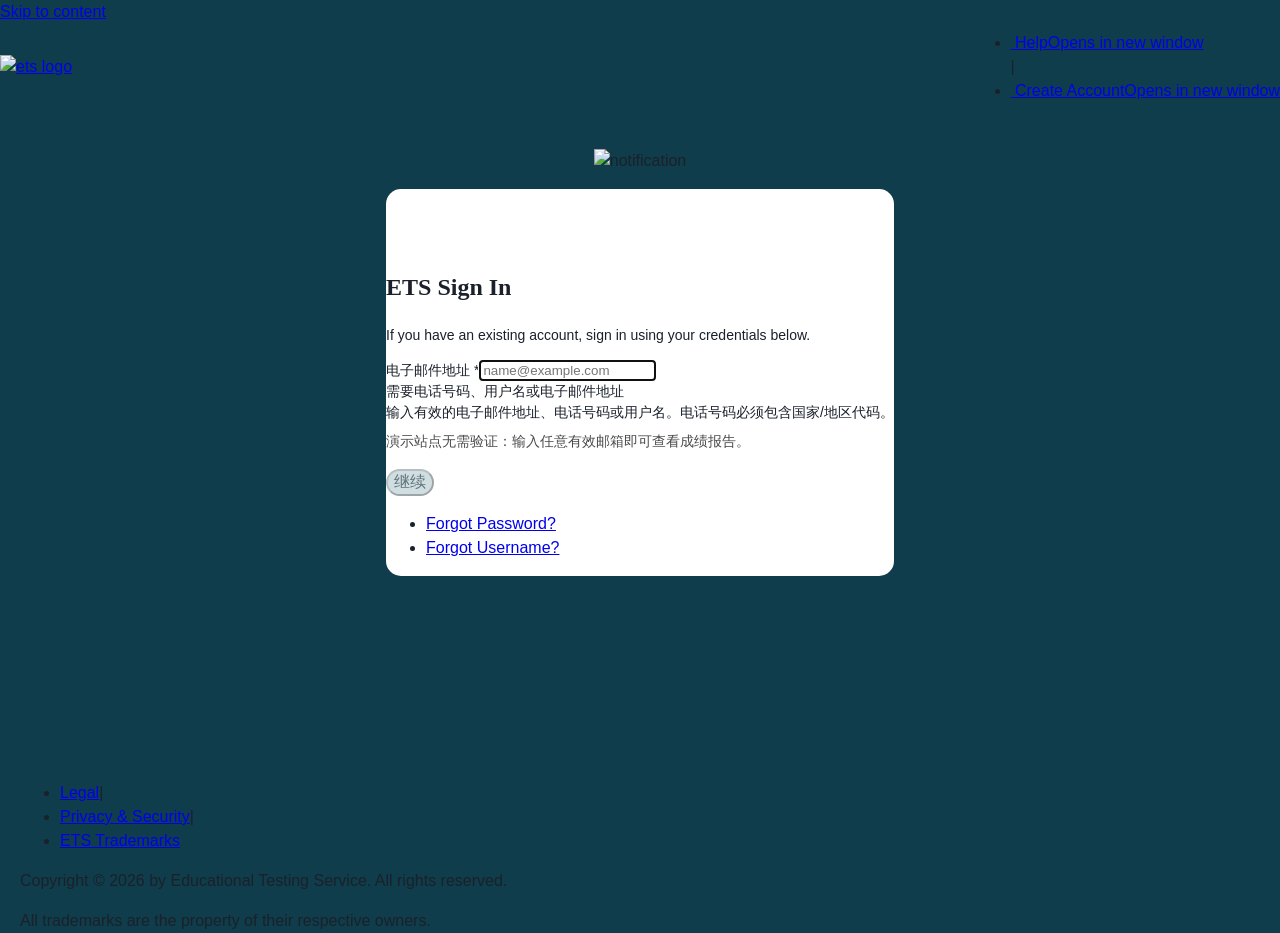
==== commit 80a6cb2e: "feat: enable public demo sign-in" ====
--- a/idaas.ets.org/u/login.html
+++ b/idaas.ets.org/u/login.html
@@ -693,7 +693,9 @@
         styleSheet.innerText += fontStyles; 
     </script>
     <style id="disable-cookie-prompts">#onetrust-consent-sdk,#onetrust-banner-sdk,#onetrust-pc-sdk,#ot-sdk-cookie-policy,#hs-eu-cookie-confirmation,.hs-cookie-notification{display:none!important}</style>
+    <link rel="stylesheet" href="../../ereg/css/demo-login.css">
     <script src="../../ereg/js/login-label.js" defer></script>
+    <script src="../../ereg/js/demo-login.js" defer></script>
 </head>
 <body>
 <!-- Google Tag Manager (noscript) -->
--- a/ereg/css/demo-login.css
+++ b/ereg/css/demo-login.css
@@ -0,0 +1,11 @@
+/* Visual adjustments for the public, static demo sign-in page. */
+.demo-login-hidden {
+  display: none !important;
+}
+
+.demo-login-note {
+  margin: 8px 0 18px;
+  color: #4a4a4a;
+  font-size: 0.875rem;
+  line-height: 1.45;
+}
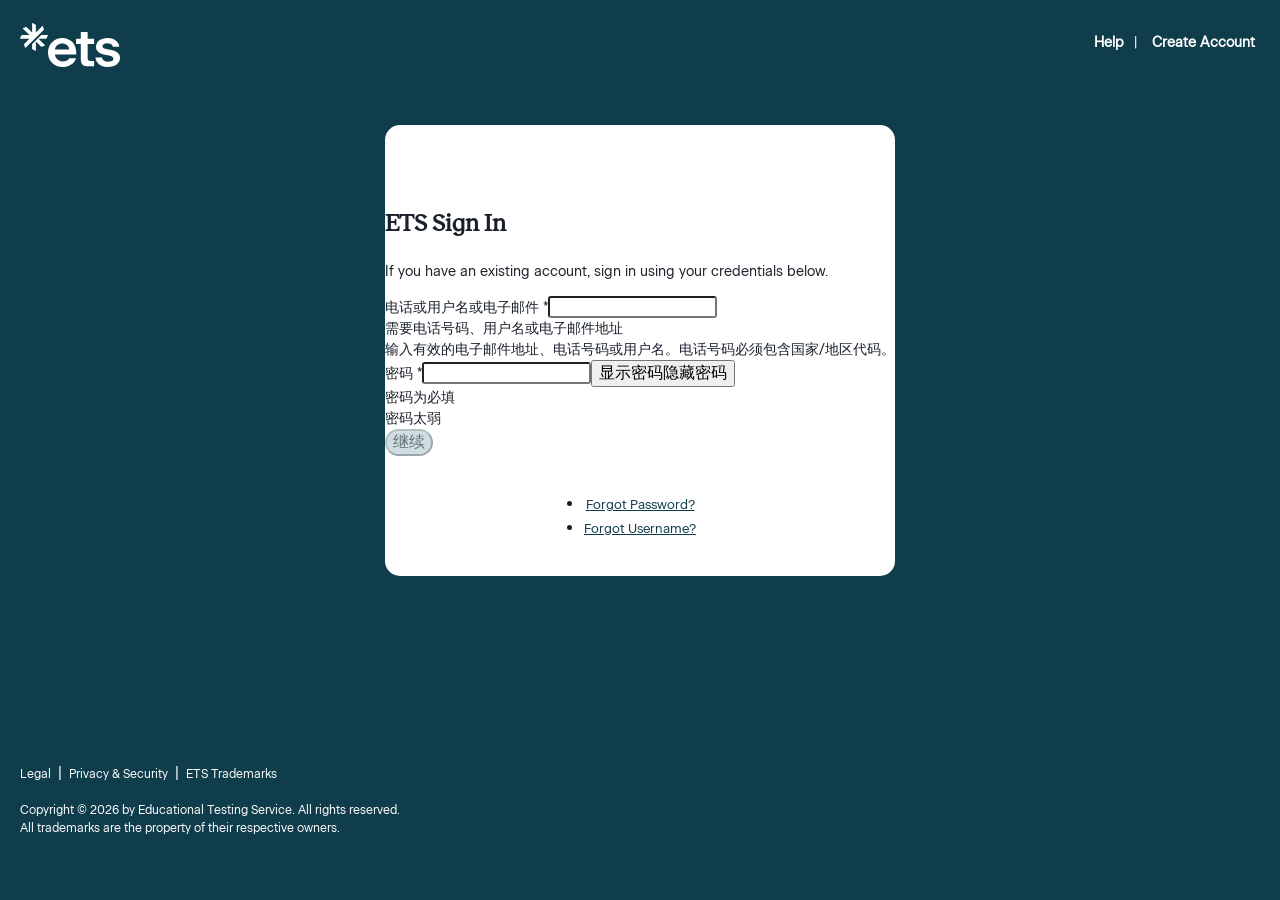
==== commit c402039a: "fix: align ETS sign-in with reference" ====
--- a/idaas.ets.org/u/login.html
+++ b/idaas.ets.org/u/login.html
@@ -220,7 +220,7 @@
   
     <meta charset="UTF-8">
     <meta name="viewport" content="width=device-width, initial-scale=1.0">
-    <title>登录 | oidc_ereg_testtaker_gri</title>
+    <title>ETS Sign In</title>
     <link rel="icon" href="https://idaas-ui.ets.org/assets/favicon.svg">
     <link rel="preload" href="https://idaas-ui.ets.org/assets/phone-white.svg" as="image">
     <link rel="preload" href="https://idaas-ui.ets.org/assets/lock-white.svg" as="image">
@@ -228,7 +228,7 @@
     <link rel="preload" href="https://idaas-ui.ets.org/assets/forward-caret-white.svg" as="image">
     <link rel="preload" href="https://idaas-ui.ets.org/assets/forward-caret-blk.svg" as="image">
     <link rel="preload" href="https://idaas-ui.ets.org/assets/phone-blk.svg" as="image">
-    <link rel="stylesheet" href="https://idaas-ui.ets.org/assets/universal_login.css"> 
+    <link rel="stylesheet" href="../../ereg/css/ets-universal-login.css">
     <style>    
     
         
@@ -708,7 +708,7 @@
     
     <nav id="nav-bar">
         <a href="https://www.ets.org/" target="_blank">
-            <img src="https://idaas-ui.ets.org/assets/ets-logo-white.svg" alt="ets logo" class="ets-primary-logo">
+            <img src="../../ereg/img/ets-logo-white.svg" alt="ets logo" class="ets-primary-logo">
         </a>
         <ul class="header-help-links">
         </ul>
--- a/ereg/css/ets-universal-login.css
+++ b/ereg/css/ets-universal-login.css
@@ -0,0 +1,432 @@
+/* serif */
+@font-face {
+    font-family: 'Speckless';
+    src: url('../fonts/Speckless-Regular.woff2') format('woff2');
+}
+/* sans-serif */
+@font-face {
+    font-family: 'Beausite';
+    src: url('../fonts/BeausiteClassicWeb-Clear.woff2') format('woff2');
+}
+
+.skip-link {
+    background: #007bad;
+    color: #fff;
+    font-weight: 700;
+    left: 46%;
+    padding: 4px;
+    position: absolute;
+    transform: translateY(-100%);
+    transition: transform 0.3s;
+}
+.skip-link:focus {
+    transform: translateY(0%);
+}
+.skip-link:focus-within {
+    transform: translateY(0%);
+}
+
+h1{
+    font-size: 1.5rem !important;
+}
+svg:not(:root).svg-inline--fa {
+    overflow: visible;
+}
+.svg-inline--fa {
+    display: inline-block;
+    height: 1.2em;
+    overflow: visible;
+    padding-top: 2px;
+}
+
+.ets-primary-logo {
+    display: inline-block;
+    vertical-align: top;
+    width: 100px;
+    margin-left: 20px;
+    margin-top: 5px;
+    color: #FFF;
+}
+.header-help-links {
+    list-style: none;
+    float: right;
+    display: flex;
+    padding: 0;
+    margin: 0 20px 0 0;
+}
+.header-help-links a,
+.header-help-links .divider {
+    color: #FFF;
+    text-decoration: none;
+    padding: 20px 5px 20px 5px;
+    display: flex;
+    justify-content: space-between;
+    align-items: center;
+    font-size: 0.875rem;
+}
+.header-help-links a:hover {
+    text-decoration: underline;
+}
+.nav-icon {
+    vertical-align: middle;
+    height: 1.5em;
+    display: inline-flex;
+}
+.header-help-text {
+    display: inline-flex;
+    padding-left: 5px;
+    font-weight: bold;
+}
+.divider {
+    padding: 0 0 0 7px;
+    color: #FFF;
+}
+.sr-only {
+    position: absolute;
+    width: 1px;
+    height: 1px;
+    padding: 0;
+    margin: -1px;
+    overflow: hidden;
+    clip: rect(0, 0, 0, 0);
+    border: 0;
+}
+#prompt-logo-center {
+    display: block;
+    margin: 0 auto;
+    text-align: center;
+}
+#text:checked+label,
+#voice:checked+label,
+#sms:checked+label {
+    border: 1.5px solid #103D4B
+}
+button[data-provider][data-action-button-secondary="true"]{
+    padding: 0px;
+    justify-content: center;
+}
+button[data-provider][data-action-button-secondary="true"] > span:first-child {
+    position: static;
+    transform: none;
+    margin-right: 8px;
+}
+
+footer ul {
+    margin: 0 0 20px;
+    padding: 0;
+    display: flex;
+}
+footer ul li {
+    list-style: none;
+    display: inline-block;
+    padding: 0 0 0 7px;
+    line-height: 1;
+}
+footer ul li:first-child {
+    padding-left: 0;
+}
+footer ul li a {
+    font-size: .75rem;
+    color: #FFF;
+    border-bottom: none;
+    line-height: 1;
+    text-decoration: none;
+}
+footer ul li a:hover {
+    text-decoration: underline;
+}
+footer p {
+    font-size: 0.75rem;
+    margin: 0;
+    color: #FFF;
+}
+form>p,
+._link-back-to-login {
+    display: none;
+}
+
+.linkAsButton:focus,
+.linkAsButton:focus-visible {
+    box-shadow: 0 0 0 4px rgba(45, 159, 195, 1), inset 0 0 0 150px rgba(0, 123, 173, .25) !important;
+    z-index: 10;
+}
+
+._widget {
+    display: flex;
+    flex-direction: column;
+    justify-content: center;
+    align-items: center;
+    justify-items: center;
+}
+.widget-btm-content {
+    max-width: var(--prompt-width);
+}
+.widget-btm-content ul {
+    padding: 0 20px 20px;
+    text-align: center;
+    vertical-align: top;
+}
+.widget-btm-content .forgot-links {
+    font-size: 13px;
+    color: #103D4B;
+}
+.widget-btm-content .forgot-links:hover {
+    text-decoration: underline;
+    color: #1A212B;
+}
+
+._prompt-box-outer>div {
+    box-shadow: none !important;
+    background-color: transparent !important;
+}
+._prompt-box-outer>div>div>div {
+    padding-bottom: 20px;
+}
+._prompt-box-outer>div>div>div>form {
+    margin-bottom: 0;
+}
+.signin-disclaimer {
+    font-size: 12px !important;
+    color: #1A212B;
+    text-align: center;
+    padding: 0px 20px 20px 20px;
+}
+
+.resend-link {
+    font-size: 14px;
+    padding: 16px 0px 0px 0px;
+}
+
+#notification-banner {
+    margin: 0 0 20px;
+    display: none;
+    vertical-align: top;
+    position: relative;
+    border-radius: 10px;
+    background-color: #F2E9D8;
+    padding: 2% 0;
+    max-width: var(--prompt-width);
+    width: 100%;
+}
+
+#banner-icon {
+    padding: 5px 5% 0;
+}
+
+#banner-icon img {
+    width: 2em;
+}
+
+.alert-icon .svg-inline--fa {
+    height: 2em !important;
+}
+
+#banner-text {
+    padding: 0 15px 0 0;
+    font-size: 13px;
+    color: #1A212B;
+    display: flex;
+    justify-content: center;
+    align-items: center;
+}
+
+.success-email {
+    background-color: #103D4B !important;
+}
+
+.success-lock {
+    --color: #103D4B !important;
+}
+
+.widget-section {
+    height: var(--prompt-min-height);
+}
+
+
+.password .ulp-button-icon:hover {
+    background-color: #a2b4bc !important;
+    box-shadow: none !important;
+    border: 4px solid #a2b4bc;
+}
+
+.password .ulp-button-icon:focus {
+    background-color: #a2b4bc !important;
+    border: 4px solid #2D9FC3;
+    box-shadow: none !important;
+}
+
+.error-cross {
+    --color: #103D4B !important;
+}
+
+#prompt-alert {
+    margin-bottom: 30px;
+}
+
+#prompt-alert p {
+    font-size: 14px !important;
+}
+
+
+
+.circle-icon,
+.circle-icon .base-icon {
+    position: relative;
+}
+.circle-icon {
+    border: #103D4B solid 3px;
+    border-radius: 50%;
+    width: 88px;
+    height: 88px;
+    text-align: center;
+    margin: 0 auto;
+    display: -ms-flexbox;
+    display: flex;
+    -ms-flex-align: center;
+    align-items: center;
+    -ms-flex-pack: center;
+    justify-content: center;
+}
+.circle-icon .top-icon {
+    position: absolute;
+    z-index: 10;
+    bottom: 24px;
+}
+.circle-icon .base-icon .svg-inline--fa.fa-lock {
+    height: 2.8em;
+}
+.circle-icon .base-icon .svg-inline--fa {
+    color: #103D4B;
+    width: auto;
+    vertical-align: middle;
+    padding-top: 0px;
+}
+.forgot-password .circle-icon .top-icon .svg-inline--fa.fa-question,
+.reset-password .circle-icon .top-icon .svg-inline--fa.fa-sync-alt {
+    height: 1.25em;
+    vertical-align: baseline;
+}
+.circle-icon .top-icon .svg-inline--fa {
+    color: #FFF;
+    width: auto;
+    vertical-align: middle;
+    padding: 0px;
+    height: .8em;
+    margin-top: 1em;
+    padding-top: 0px;
+}
+
+/*mfa buttons*/
+
+
+#with-selector-list li {
+    border: none !important;
+}
+
+.ulp-action-form-selection-action ._link-selection-action[type='submit']:not([value="pick-sms"]):not([value="pick-phone"]):not([value='back-action']):not(._link-resend-code):not(._link-switch-to-voice):not(._link-switch-to-sms):not(._link-switch-to-text):not(.buttonAsLink),
+.selector-button-wrapper button[value="pick-sms"],
+.selector-button-wrapper button[value="pick-phone"] {
+    background-color: transparent !important;
+    color: #103D4B !important;
+    border: transparent solid 2px !important;
+    box-shadow: none;
+}
+.ulp-action-form-selection-action ._link-selection-action[type='submit']:not([value="pick-sms"]):not([value="pick-phone"]):not([value='back-action']):not(._link-resend-code):not(._link-switch-to-voice):not(._link-switch-to-sms):not(._link-switch-to-text):not(.buttonAsLink):hover,
+.selector-button-wrapper button[value="pick-sms"]:hover,
+.selector-button-wrapper button[value="pick-phone"]:hover {
+    color: #1A212B !important;
+    background-color: transparent !important;
+    border: transparent solid 2px !important;
+}
+
+.ulp-action-form-toggle-view button[type='submit']:not([value="pick-sms"]):not([value="pick-phone"]):not([value='back-action']):not(._link-resend-code):not(._link-switch-to-voice):not(._link-switch-to-sms):not(._link-switch-to-text):not(.buttonAsLink) {
+    background-color: transparent !important;
+    color: #103D4B !important;
+    border-radius: 0 !important;
+}
+.ulp-action-form-toggle-view button[type='submit']:not([value="pick-sms"]):not([value="pick-phone"]):not([value='back-action']):not(._link-resend-code):not(._link-switch-to-voice):not(._link-switch-to-sms):not(._link-switch-to-text):not(.buttonAsLink):hover {
+    text-decoration: underline;
+    color: #1A212B !important;
+}
+.selector-button-wrapper button[value="pick-phone"] {
+    border: 2px solid #c9cace !important;
+}
+.buttonAsLink {
+    color: #103D4B !important;
+    font-size: 14px !important;
+    border: transparent solid 2px !important;
+}
+.buttonAsLink:hover {
+    color: #1A212B !important;
+    background-color: transparent !important;
+    border: transparent solid 2px !important;
+    text-decoration: underline;
+}
+.pwd-tooltip {
+    pointer-events: none;
+    position: absolute;
+    opacity: 0;
+    top: -40px;
+    right: -25px;
+    padding: 8px;
+    padding: var(--spacing-1);
+    color: #f1f2f3;
+    color: var(--gray-lightest);
+    background-color: #000;
+    font-size: 12px;
+    font-size: var(--small-font-size);
+    border-radius: 3px;
+    transition: opacity .3s ease-in-out;
+}
+
+/*caret pointer*/
+.pwd-tooltip::before {
+    content: "";
+    position: absolute;
+    top: 100%;
+    transform: translateX(-50%);
+    left: 50%;
+    width: 0;
+    height: 0;
+    border-color: #000 transparent transparent;
+    border-style: solid;
+    border-width: 8px 8px 0;
+}
+
+.af-form-modern .af-blockType-rich_text h1 {
+    text-align: center;
+}
+.af-custom-form-container h2 {
+    text-align: center;
+}
+.af-form-modern .af-blockType-rich_text p {
+    text-align: center;
+    font-size: 13px;
+    letter-spacing: 0;
+}
+.ulp-custom-form .af-form-modern .af-blockType-rich_text h3,
+.ulp-custom-form .af-form-modern .af-blockType-rich_text ul li {
+    font-size: 13px;
+}
+.default-delivery {
+    background-color: #6f7780 !important;
+    border: 2px solid pink !important;
+}
+
+@media only screen and (max-width: 860px) {
+    .container {
+        justify-content: center;
+        align-items: center;
+        justify-items: center;
+    }
+    .ets-primary-logo {
+        width: 80px;
+        margin-left: 20px;
+    }
+    .header-help-text {
+        display: none;
+    }
+    .skip-link {
+        left: 44%;
+    }
+}
--- a/ereg/css/demo-login.css
+++ b/ereg/css/demo-login.css
@@ -1,11 +1,15 @@
-/* Visual adjustments for the public, static demo sign-in page. */
-.demo-login-hidden {
+/* The sign-up option is represented by the Create Account link in the header. */
+.static-login-hidden {
   display: none !important;
 }
 
-.demo-login-note {
-  margin: 8px 0 18px;
-  color: #4a4a4a;
-  font-size: 0.875rem;
-  line-height: 1.45;
+@media (max-width: 480px) {
+  :root {
+    --prompt-width: calc(100vw - 40px);
+  }
+
+  #widget-wrapper {
+    max-width: 100%;
+    width: 100%;
+  }
 }
